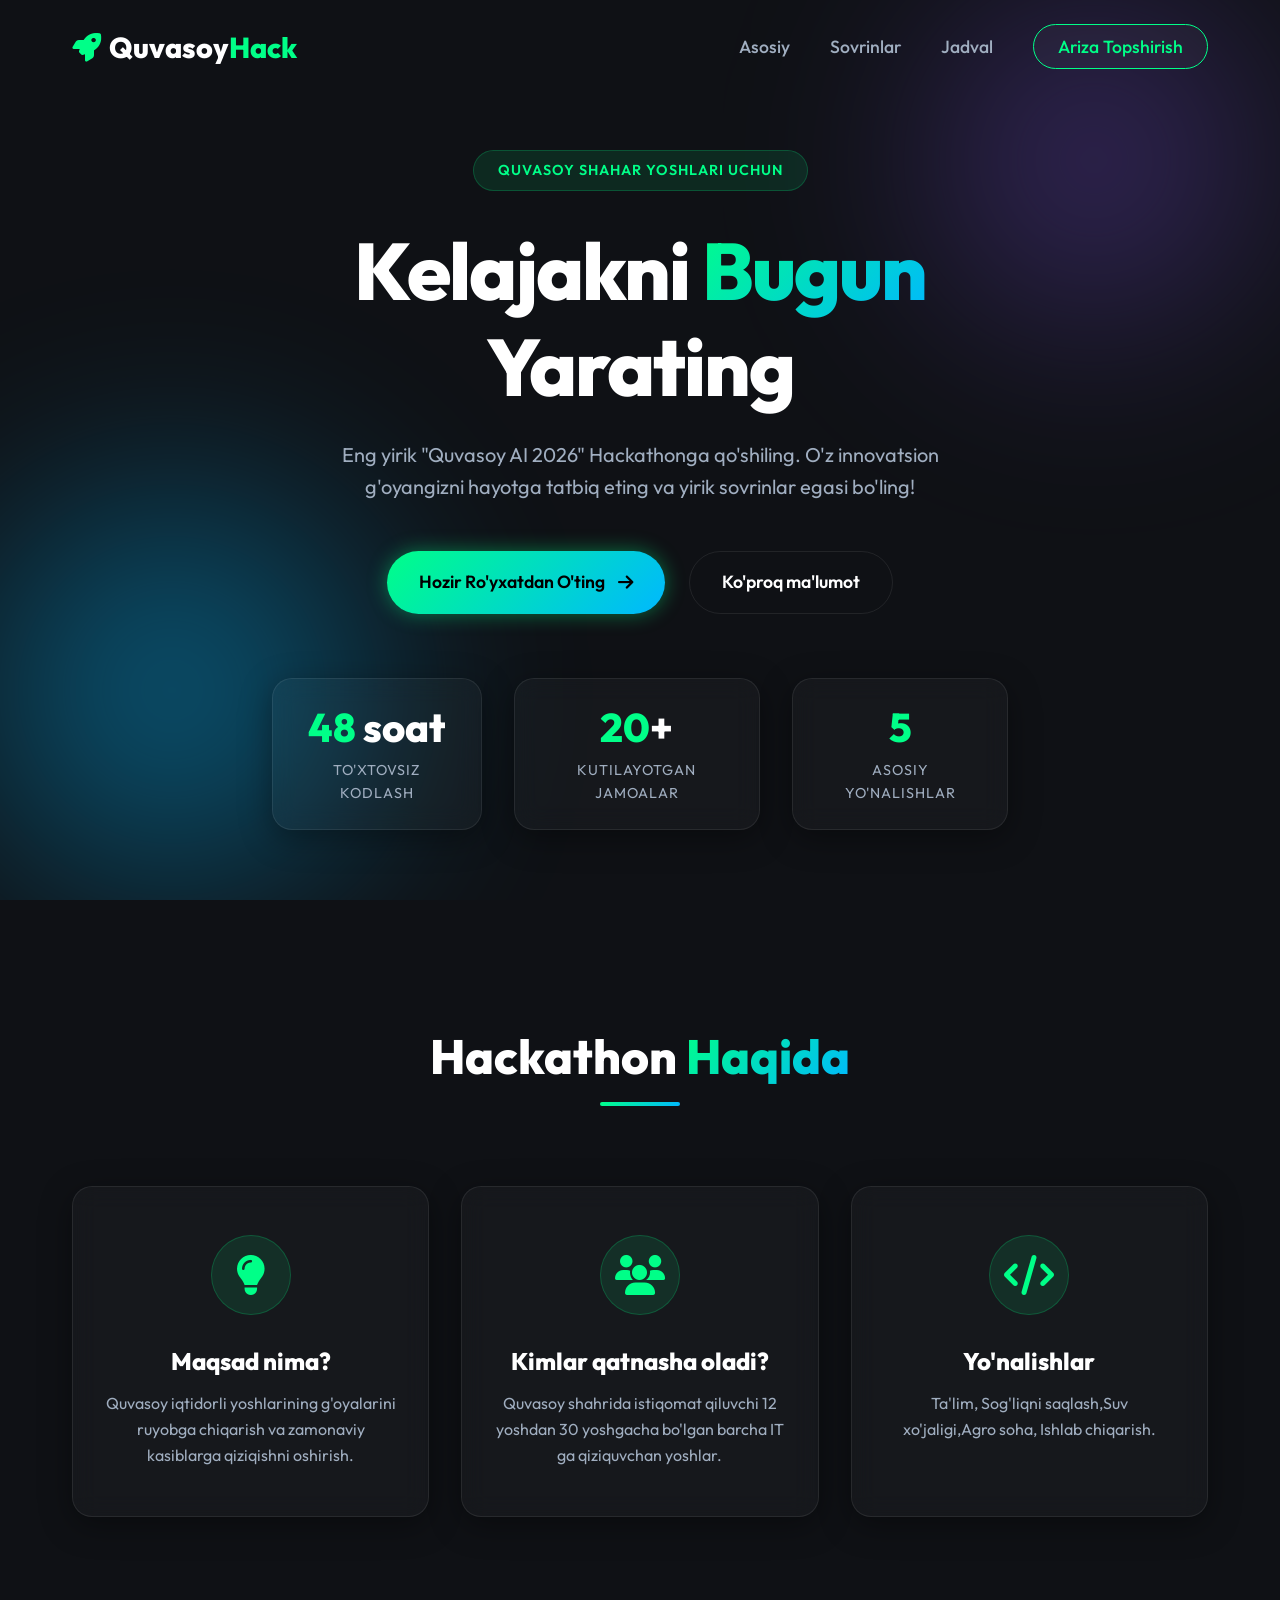
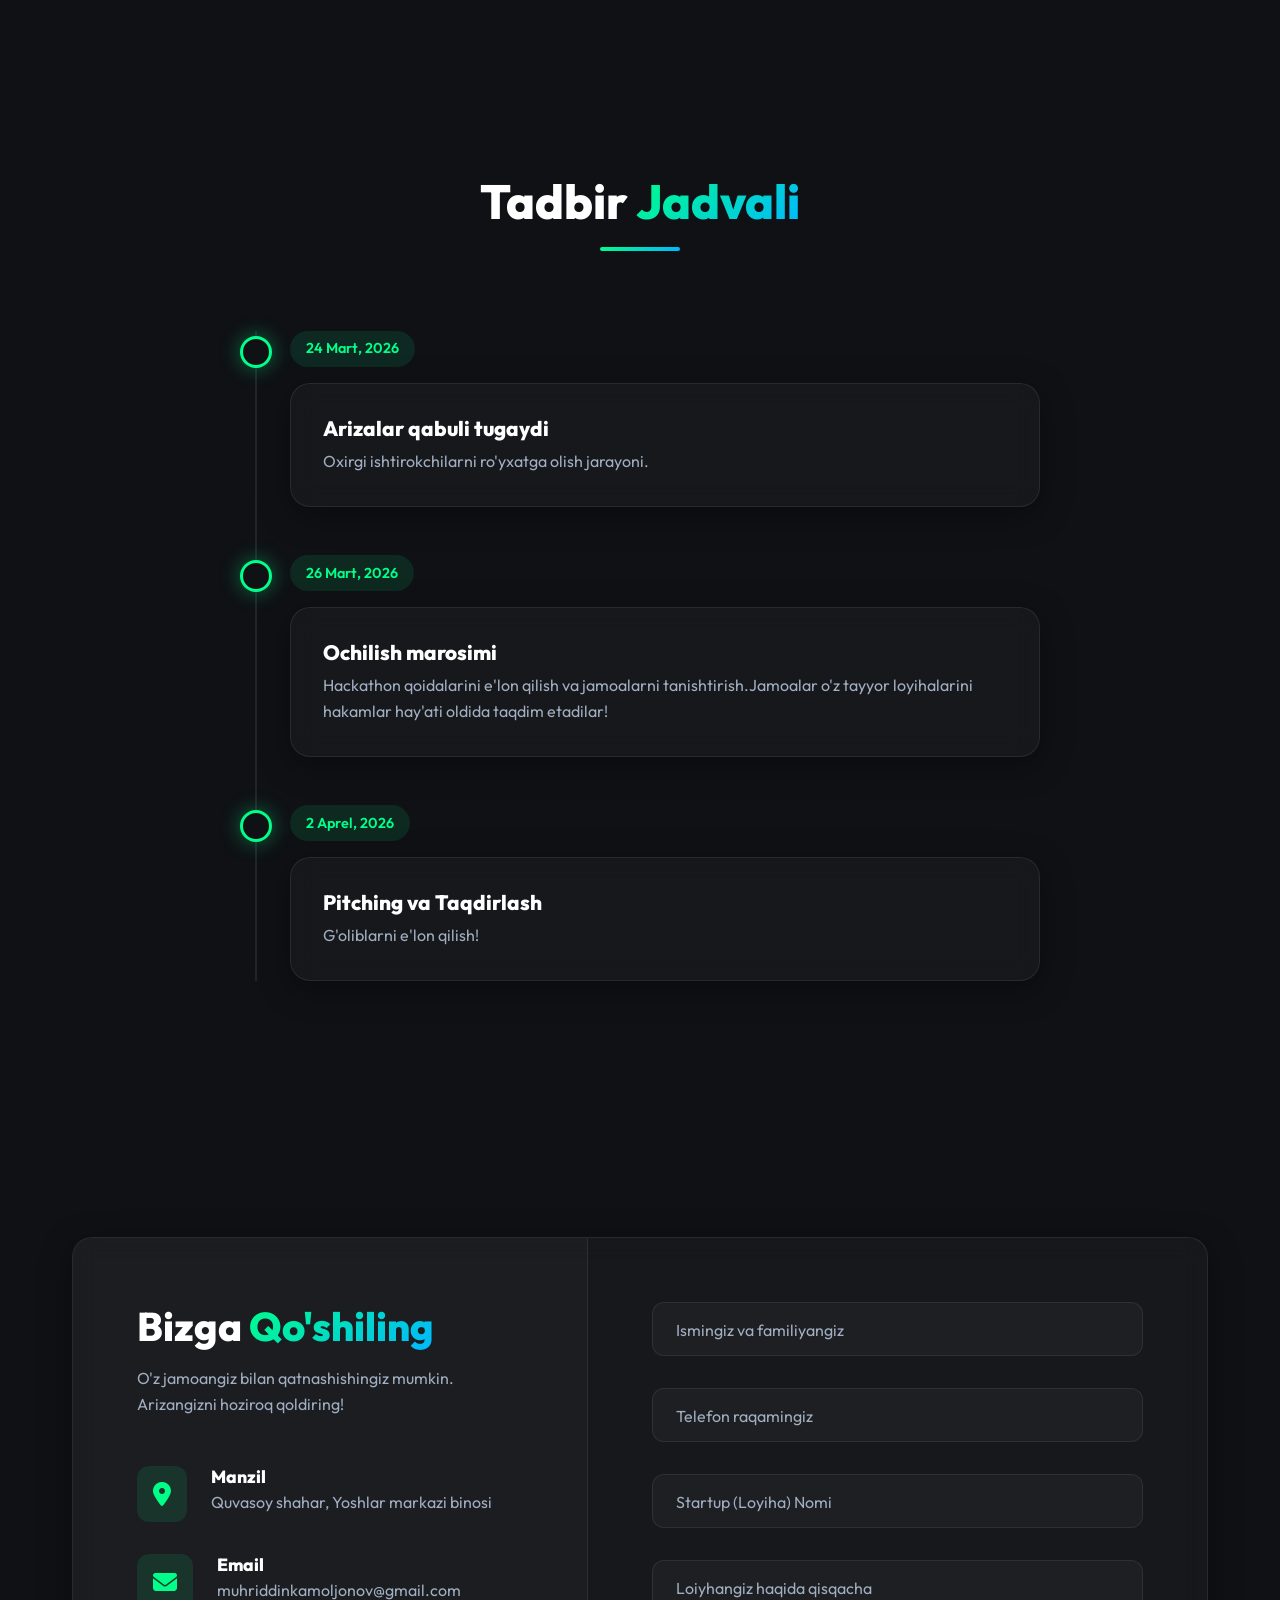
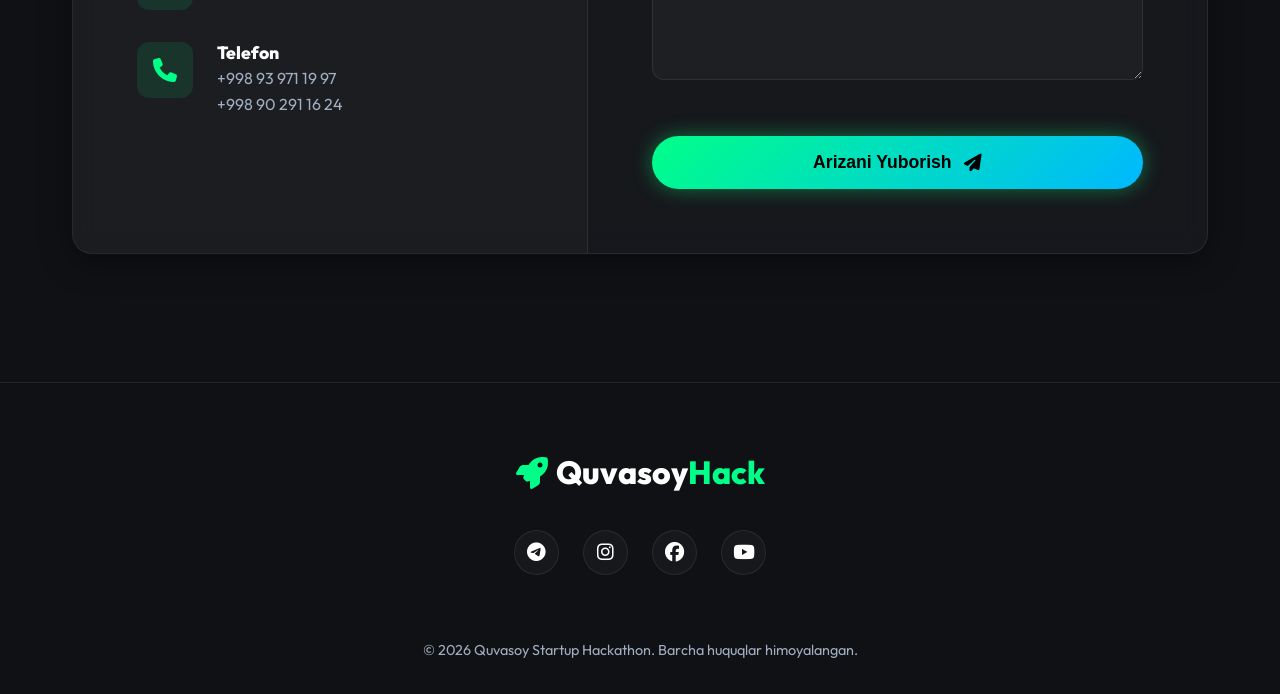
==== index.html @ 63d7333a "Modify timeline content and dates for events Updated event details and dates in the timeline.test" ====
<!DOCTYPE html>
<html lang="uz">
<head>
    <meta charset="UTF-8">
    <meta name="viewport" content="width=device-width, initial-scale=1.0">
    <title>Quvasoy Startup Hackathon 2026</title>
    <link rel="stylesheet" href="style.css">
    <link href="https://fonts.googleapis.com/css2?family=Outfit:wght@300;400;600;800&display=swap" rel="stylesheet">
    <link rel="stylesheet" href="https://cdnjs.cloudflare.com/ajax/libs/font-awesome/6.4.0/css/all.min.css">
</head>
<body>

    <!-- Navigation -->
    <nav class="navbar" id="navbar">
        <div class="container nav-container">
            <a href="#" class="logo">
                <i class="fa-solid fa-rocket"></i>
                <span>Quvasoy<span>Hack</span></span>
            </a>
            <ul class="nav-links">
                <li><a href="#about">Asosiy</a></li>
                <li><a href="prizes.html">Sovrinlar</a></li>
                <li><a href="#timeline">Jadval</a></li>
                <li><a href="#apply" class="btn-nav">Ariza Topshirish</a></li>
            </ul>
            <div class="hamburger">
                <i class="fa-solid fa-bars"></i>
            </div>
        </div>
    </nav>

    <!-- Hero Section -->
    <header class="hero" id="home">
        <div class="hero-bg">
            <div class="blob blob-1"></div>
            <div class="blob blob-2"></div>
        </div>
        <div class="container hero-content">
            <p class="hero-subtitle">Quvasoy shahar yoshlari uchun</p>
            <h1 class="hero-title">
                Kelajakni 
                <span class="gradient-text">Bugun</span> 
                Yarating
            </h1>
            <p class="hero-desc">
                Eng yirik "Quvasoy AI 2026" Hackathonga qo'shiling. O'z innovatsion g'oyangizni hayotga tatbiq eting va yirik sovrinlar egasi bo'ling!
            </p>
            <div class="hero-buttons">
                <a href="#apply" class="btn btn-primary">
                    <span>Hozir Ro'yxatdan O'ting</span>
                    <i class="fa-solid fa-arrow-right"></i>
                </a>
                <a href="#about" class="btn btn-secondary">Ko'proq ma'lumot</a>
            </div>
            
            <div class="hero-stats">
                <div class="stat-item glass-card">
                    <h3><span>48</span> soat</h3>
                    <p>To'xtovsiz kodlash</p>
                </div>
                <div class="stat-item glass-card">
                    <h3><span class="counter">20</span>+</h3>
                    <p>Kutilayotgan jamoalar</p>
                </div>
                <div class="stat-item glass-card">
                    <h3><span>5</span></h3>
                    <p>Asosiy yo'nalishlar</p>
                </div>
            </div>
        </div>
    </header>

    <!-- About Section -->
    <section class="about" id="about">
        <div class="container">
            <div class="section-header">
                <h2 class="section-title">Hackathon <span class="gradient-text">Haqida</span></h2>
                <div class="title-underline"></div>
            </div>
            
            <div class="about-grid">
                <div class="about-card glass-card">
                    <div class="icon-wrapper">
                        <i class="fa-solid fa-lightbulb"></i>
                    </div>
                    <h3>Maqsad nima?</h3>
                    <p>Quvasoy iqtidorli yoshlarining g'oyalarini ruyobga chiqarish va zamonaviy kasiblarga  qiziqishni oshirish.</p>
                </div>
                <div class="about-card glass-card">
                    <div class="icon-wrapper">
                        <i class="fa-solid fa-users"></i>
                    </div>
                    <h3>Kimlar qatnasha oladi?</h3>
                    <p>Quvasoy shahrida istiqomat qiluvchi  12 yoshdan 30 yoshgacha bo'lgan barcha IT ga qiziquvchan yoshlar.</p>
                </div>
                <div class="about-card glass-card">
                    <div class="icon-wrapper">
                        <i class="fa-solid fa-code"></i>
                    </div>
                    <h3>Yo'nalishlar</h3>
                    <p>Ta'lim, Sog'liqni saqlash,Suv xo'jaligi,Agro soha, Ishlab chiqarish.</p>
                </div>
            </div>
        </div>
    </section>


    <!-- Timeline Section -->
    <section class="timeline-section" id="timeline">
        <div class="container">
            <div class="section-header">
                <h2 class="section-title">Tadbir <span class="gradient-text">Jadvali</span></h2>
                <div class="title-underline"></div>
            </div>
            
            <div class="timeline">
                <div class="timeline-item">
                    <div class="timeline-dot"></div>
                    <div class="timeline-date">24 Mart, 2026</div>
                    <div class="timeline-content glass-card">
                        <h3>Arizalar qabuli tugaydi</h3>
                        <p>Oxirgi ishtirokchilarni ro'yxatga olish jarayoni.</p>
                    </div>
                </div>
                
                <div class="timeline-item">
                    <div class="timeline-dot"></div>
                    <div class="timeline-date">26 Mart, 2026</div>
                    <div class="timeline-content glass-card">
                        <h3>Ochilish marosimi</h3>
                        <p>Hackathon qoidalarini e'lon qilish va jamoalarni tanishtirish.Jamoalar o'z tayyor loyihalarini hakamlar hay'ati oldida taqdim etadilar!</p>
                    </div>
                </div>
                
                <div class="timeline-item">
                    <div class="timeline-dot"></div>
                    <div class="timeline-date"> 2 Aprel, 2026</div>
                    <div class="timeline-content glass-card">
                        <h3>Pitching va Taqdirlash</h3>
                        <p>G'oliblarni e'lon qilish!</p>
                    </div>
                </div>
            </div>
        </div>
    </section>

    <!-- Application Form Section -->
    <section class="apply-section" id="apply">
        <div class="container">
            <div class="apply-container glass-card">
                <div class="apply-info">
                    <h2>Bizga <span class="gradient-text">Qo'shiling</span></h2>
                    <p>O'z jamoangiz bilan qatnashishingiz mumkin. Arizangizni hoziroq qoldiring!</p>
                    
                    <div class="contact-info">
                        <div class="info-item">
                            <i class="fa-solid fa-location-dot"></i>
                            <div>
                                <h4>Manzil</h4>
                                <p>Quvasoy shahar, Yoshlar markazi binosi</p>
                            </div>
                        </div>
                        <div class="info-item">
                            <i class="fa-solid fa-envelope"></i>
                            <div>
                                <h4>Email</h4>
                                <p>muhriddinkamoljonov@gmail.com</p>
                            </div>
                        </div>
                        <div class="info-item">
                            <i class="fa-solid fa-phone"></i>
                            <div>
                                <h4>Telefon</h4>
                                <p>+998 93 971 19 97</p>
                                <p>+998 90 291 16 24</p>
                            </div>
                        </div>
                    </div>
                </div>
                
                <div class="apply-form-container">
                    <form id="hackathonForm" class="form">
                        <div class="form-group">
                            <input type="text" id="fullname" required autocomplete="off" placeholder=" ">
                            <label for="fullname">Ismingiz va familiyangiz</label>
                        </div>
                        
                        <div class="form-group">
                            <input type="tel" id="phone" required autocomplete="off" placeholder=" ">
                            <label for="phone">Telefon raqamingiz</label>
                            <span class="phone-prefix">+998</span>
                        </div>
                        
                        <div class="form-group">
                            <input type="text" id="project_name" required autocomplete="off" placeholder=" ">
                            <label for="project_name">Startup (Loyiha) Nomi</label>
                        </div>
                        
                        <div class="form-group">
                            <textarea id="project_desc" required placeholder=" "></textarea>
                            <label for="project_desc">Loiyhangiz haqida qisqacha</label>
                        </div>
                        
                        <button type="submit" class="btn btn-primary submit-btn">
                            Arizani Yuborish <i class="fa-solid fa-paper-plane"></i>
                        </button>
                    </form>
                    
                    <div class="success-message hide" id="successMessage">
                        <div class="success-icon">
                            <i class="fa-solid fa-circle-check"></i>
                        </div>
                        <h3>Tabriklaymiz!</h3>
                        <p>Arizangiz muvaffaqiyatli qabul qilindi. Tez orada siz bilan bog'lanamiz.</p>
                        <button class="btn btn-secondary" id="closeSuccess">Yopish</button>
                    </div>
                </div>
            </div>
        </div>
    </section>

    <!-- Footer -->
    <footer>
        <div class="container footer-container">
            <div class="footer-logo">
                <i class="fa-solid fa-rocket"></i>
                <span>Quvasoy<span>Hack</span></span>
            </div>
            
            <div class="social-links">
                <a href="#"><i class="fa-brands fa-telegram"></i></a>
                <a href="#"><i class="fa-brands fa-instagram"></i></a>
                <a href="#"><i class="fa-brands fa-facebook"></i></a>
                <a href="#"><i class="fa-brands fa-youtube"></i></a>
            </div>
            
            <div class="copyright">
                &copy; 2026 Quvasoy Startup Hackathon. Barcha huquqlar himoyalangan.
            </div>
        </div>
    </footer>

    <script src="script.js"></script>
</body>
</html>
---- style.css ----
/* ---
   Quvasoy Startup Hackathon - Modern, vibrant, and aesthetic styling 
--- */
:root {
    /* Colors */
    --primary: #00ff88;
    --primary-dark: #00cc6a;
    --secondary: #6b46c1;
    --secondary-light: #9f7aea;
    --bg-dark: #0f1115;
    --bg-card: rgba(255, 255, 255, 0.03);
    --bg-card-hover: rgba(255, 255, 255, 0.08);
    --text-main: #ffffff;
    --text-muted: #a0aec0;
    --border: rgba(255, 255, 255, 0.08);

    /* Gradients */
    --gradient-primary: linear-gradient(135deg, var(--primary) 0%, #00b8ff 100%);
    --gradient-glow: linear-gradient(90deg, #ff007a, #7928ca, #00b8ff, #00ff88);

    /* Shadows & Effects */
    --glass-shadow: 0 8px 32px 0 rgba(0, 0, 0, 0.37);
    --glass-border: 1px solid rgba(255, 255, 255, 0.08);
    --glow-primary: 0 0 20px rgba(0, 255, 136, 0.4);

    /* Typography */
    --font-main: 'Outfit', sans-serif;
}

/* Reset & Base */
* {
    margin: 0;
    padding: 0;
    box-sizing: border-box;
}

html {
    scroll-behavior: smooth;
}

body {
    font-family: var(--font-main);
    background-color: var(--bg-dark);
    color: var(--text-main);
    line-height: 1.6;
    overflow-x: hidden;
}

.container {
    max-width: 1200px;
    margin: 0 auto;
    padding: 0 2rem;
}

/* Typography Tools */
.gradient-text {
    background: var(--gradient-primary);
    -webkit-background-clip: text;
    -webkit-text-fill-color: transparent;
    background-clip: text;
}

h1, h2, h3, h4 {
    font-weight: 800;
    line-height: 1.2;
}

p {
    color: var(--text-muted);
}

/* UI Components */
.glass-card {
    background: var(--bg-card);
    backdrop-filter: blur(12px);
    -webkit-backdrop-filter: blur(12px);
    border: var(--glass-border);
    border-radius: 20px;
    box-shadow: var(--glass-shadow);
    transition: all 0.3s ease;
}

.glass-card:hover {
    background: var(--bg-card-hover);
    transform: translateY(-5px);
    border-color: rgba(255, 255, 255, 0.15);
}

/* Buttons */
.btn {
    display: inline-flex;
    align-items: center;
    justify-content: center;
    gap: 0.8rem;
    padding: 1rem 2rem;
    border-radius: 50px;
    font-weight: 600;
    font-size: 1.1rem;
    text-decoration: none;
    transition: all 0.3s cubic-bezier(0.4, 0, 0.2, 1);
    cursor: pointer;
    border: none;
}

.btn-primary {
    background: var(--gradient-primary);
    color: #000;
    box-shadow: var(--glow-primary);
}

.btn-primary:hover {
    transform: translateY(-2px);
    box-shadow: 0 0 30px rgba(0, 255, 136, 0.6);
}

.btn-secondary {
    background: transparent;
    color: var(--text-main);
    border: 1px solid var(--border);
}

.btn-secondary:hover {
    background: rgba(255, 255, 255, 0.05);
    border-color: rgba(255, 255, 255, 0.2);
}

/* Navigation */
.navbar {
    position: fixed;
    top: 0;
    width: 100%;
    z-index: 1000;
    padding: 1.5rem 0;
    transition: all 0.3s ease;
}

.navbar.scrolled {
    padding: 1rem 0;
    background: rgba(15, 17, 21, 0.8);
    backdrop-filter: blur(20px);
    -webkit-backdrop-filter: blur(20px);
    border-bottom: 1px solid var(--border);
}

.nav-container {
    display: flex;
    justify-content: space-between;
    align-items: center;
}

.logo {
    display: flex;
    align-items: center;
    gap: 0.5rem;
    font-size: 1.8rem;
    font-weight: 800;
    color: var(--text-main);
    text-decoration: none;
}

.logo i {
    color: var(--primary);
}

.logo span span {
    color: var(--primary);
}

.nav-links {
    display: flex;
    gap: 2.5rem;
    list-style: none;
    align-items: center;
}

.nav-links a {
    color: var(--text-muted);
    text-decoration: none;
    font-weight: 500;
    font-size: 1.1rem;
    transition: color 0.3s ease;
}

.nav-links a:hover,
.nav-links a.active {
    color: var(--primary);
}

.btn-nav {
    background: var(--bg-card);
    border: 1px solid var(--primary);
    padding: 0.6rem 1.5rem;
    border-radius: 50px;
    color: var(--primary) !important;
}

.btn-nav:hover {
    background: var(--primary);
    color: #000 !important;
    box-shadow: var(--glow-primary);
}

.hamburger {
    display: none;
    font-size: 1.5rem;
    cursor: pointer;
    color: var(--text-main);
}

/* Hero Section */
.hero {
    position: relative;
    min-height: 100vh;
    display: flex;
    align-items: center;
    padding-top: 80px;
    overflow: hidden;
}

.hero-bg {
    position: absolute;
    top: 0;
    left: 0;
    width: 100%;
    height: 100%;
    z-index: -1;
    overflow: hidden;
}

.blob {
    position: absolute;
    filter: blur(90px);
    opacity: 0.5;
    z-index: -1;
    animation: drift 20s infinite alternate ease-in-out;
}

.blob-1 {
    top: -10%;
    right: -5%;
    width: 500px;
    height: 500px;
    background: radial-gradient(circle, var(--secondary) 0%, transparent 70%);
}

.blob-2 {
    bottom: -10%;
    left: -10%;
    width: 600px;
    height: 600px;
    background: radial-gradient(circle, #00b8ff 0%, transparent 70%);
    animation-delay: -10s;
}

@keyframes drift {
    0% { transform: translate(0, 0) scale(1); }
    100% { transform: translate(-50px, 50px) scale(1.1); }
}

.hero-content {
    max-width: 800px;
    margin: 0 auto;
    text-align: center;
    position: relative;
    z-index: 1;
}

.hero-subtitle {
    display: inline-block;
    padding: 0.5rem 1.5rem;
    background: rgba(0, 255, 136, 0.1);
    color: var(--primary);
    border-radius: 50px;
    font-weight: 600;
    margin-bottom: 2rem;
    border: 1px solid rgba(0, 255, 136, 0.2);
    letter-spacing: 1px;
    text-transform: uppercase;
    font-size: 0.9rem;
}

.hero-title {
    font-size: 5rem;
    margin-bottom: 1.5rem;
    letter-spacing: -2px;
}

.hero-desc {
    font-size: 1.25rem;
    margin-bottom: 3rem;
    max-width: 650px;
    margin-left: auto;
    margin-right: auto;
}

.hero-buttons {
    display: flex;
    gap: 1.5rem;
    justify-content: center;
    margin-bottom: 4rem;
}

.hero-stats {
    display: flex;
    gap: 2rem;
    justify-content: center;
}

.stat-item {
    padding: 1.5rem 2rem;
    min-width: 200px;
}

.stat-item h3 {
    font-size: 2.5rem;
    color: var(--text-main);
    margin-bottom: 0.5rem;
}

.stat-item h3 span {
    color: var(--primary);
}

.stat-item p {
    font-size: 0.9rem;
    text-transform: uppercase;
    letter-spacing: 1px;
}

/* Sections Basic */
section {
    padding: 8rem 0;
    position: relative;
}

.section-header {
    text-align: center;
    margin-bottom: 5rem;
}

.section-title {
    font-size: 3rem;
    margin-bottom: 1rem;
}

.title-underline {
    height: 4px;
    width: 80px;
    background: var(--gradient-primary);
    margin: 0 auto;
    border-radius: 2px;
}

.section-subtitle {
    margin-top: 1.5rem;
    font-size: 1.1rem;
    max-width: 600px;
    margin-left: auto;
    margin-right: auto;
}

/* About Section */
.about-grid {
    display: grid;
    grid-template-columns: repeat(3, 1fr);
    gap: 2rem;
}

.about-card {
    padding: 3rem 2rem;
    text-align: center;
}

.icon-wrapper {
    width: 80px;
    height: 80px;
    margin: 0 auto 2rem;
    background: rgba(0, 255, 136, 0.1);
    border-radius: 50%;
    display: flex;
    align-items: center;
    justify-content: center;
    font-size: 2.5rem;
    color: var(--primary);
    border: 1px solid rgba(0, 255, 136, 0.2);
    transition: all 0.3s ease;
}

.about-card:hover .icon-wrapper {
    transform: scale(1.1);
    box-shadow: var(--glow-primary);
}

.about-card h3 {
    font-size: 1.5rem;
    margin-bottom: 1rem;
}

/* Prizes Section */
.prizes-grid {
    display: grid;
    grid-template-columns: repeat(3, 1fr);
    gap: 2rem;
    align-items: center;
}

.prize-card {
    padding: 3rem 2rem;
    text-align: center;
    position: relative;
    overflow: hidden;
}

.prize-card::before {
    content: '';
    position: absolute;
    top: 0;
    left: 0;
    width: 100%;
    height: 4px;
}

.prize-card.silver::before { background: linear-gradient(90deg, #c0c0c0, #e8e8e8); }
.prize-card.gold::before { background: linear-gradient(90deg, #ffd700, #ffaa00); }
.prize-card.bronze::before { background: linear-gradient(90deg, #cd7f32, #a0522d); }

.prize-card.gold {
    transform: scale(1.05);
    border-color: rgba(255, 215, 0, 0.3);
    box-shadow: 0 0 40px rgba(255, 215, 0, 0.1);
}

.prize-card.gold:hover {
    transform: scale(1.08) translateY(-10px);
}

.medal {
    font-size: 3rem;
    margin-bottom: 1.5rem;
}

.silver .medal { color: #c0c0c0; }
.gold .medal { color: #ffd700; text-shadow: 0 0 20px rgba(255, 215, 0, 0.5); }
.bronze .medal { color: #cd7f32; }

.prize-image {
    width: 100%;
    height: 180px;
    margin-bottom: 1.5rem;
    border-radius: 12px;
    overflow: hidden;
    position: relative;
    background: rgba(0, 0, 0, 0.2);
    display: flex;
    align-items: center;
    justify-content: center;
}

.prize-image img {
    width: 100%;
    height: 100%;
    object-fit: cover;
    transition: transform 0.5s ease;
}

.prize-card:hover .prize-image img {
    transform: scale(1.1);
}

.prize-amount {
    font-size: 2.5rem;
    font-weight: 800;
    margin: 1.5rem 0 2rem;
    color: var(--text-main);
}

.silver .prize-amount { color: #e8e8e8; }
.gold .prize-amount { color: #ffd700; }
.bronze .prize-amount { color: #cd7f32; }

.prize-amount span {
    font-size: 1rem;
    color: var(--text-muted);
}

.prize-benefits {
    list-style: none;
    text-align: left;
}

.prize-benefits li {
    margin-bottom: 1rem;
    display: flex;
    align-items: flex-start;
    gap: 1rem;
    color: var(--text-muted);
}

.prize-benefits i {
    color: var(--primary);
    margin-top: 5px;
}

/* Timeline */
.timeline {
    position: relative;
    max-width: 800px;
    margin: 0 auto;
}

.timeline::before {
    content: '';
    position: absolute;
    top: 0;
    left: 15px;
    height: 100%;
    width: 2px;
    background: var(--border);
}

.timeline-item {
    position: relative;
    padding-left: 50px;
    margin-bottom: 3rem;
}

.timeline-item:last-child {
    margin-bottom: 0;
}

.timeline-dot {
    position: absolute;
    left: 0;
    top: 5px;
    width: 32px;
    height: 32px;
    background: var(--bg-dark);
    border: 3px solid var(--primary);
    border-radius: 50%;
    box-shadow: var(--glow-primary);
}

.timeline-date {
    display: inline-block;
    padding: 0.4rem 1rem;
    background: rgba(0, 255, 136, 0.1);
    color: var(--primary);
    border-radius: 50px;
    font-size: 0.9rem;
    font-weight: 600;
    margin-bottom: 1rem;
}

.timeline-content {
    padding: 2rem;
}

.timeline-content h3 {
    margin-bottom: 0.5rem;
    font-size: 1.3rem;
}

/* Apply Form Section */
.apply-container {
    display: grid;
    grid-template-columns: 1fr 1.2fr;
    gap: 0;
    overflow: hidden;
}

.apply-info {
    padding: 4rem;
    background: rgba(255, 255, 255, 0.02);
    border-right: 1px solid var(--border);
}

.apply-info h2 {
    font-size: 2.5rem;
    margin-bottom: 1rem;
}

.apply-info > p {
    margin-bottom: 3rem;
}

.info-item {
    display: flex;
    align-items: flex-start;
    gap: 1.5rem;
    margin-bottom: 2rem;
}

.info-item i {
    font-size: 1.5rem;
    color: var(--primary);
    background: rgba(0, 255, 136, 0.1);
    padding: 1rem;
    border-radius: 12px;
}

.info-item h4 {
    margin-bottom: 0.2rem;
    font-size: 1.1rem;
}

.apply-form-container {
    padding: 4rem;
    position: relative;
}

.form-group {
    position: relative;
    margin-bottom: 2rem;
}

.form-group input,
.form-group textarea {
    width: 100%;
    background: rgba(255, 255, 255, 0.03);
    border: 1px solid var(--border);
    border-radius: 12px;
    padding: 1rem 1.5rem;
    color: var(--text-main);
    font-family: inherit;
    font-size: 1rem;
    transition: all 0.3s ease;
}

.form-group textarea {
    min-height: 120px;
    resize: vertical;
}

.form-group input:focus,
.form-group textarea:focus {
    outline: none;
    border-color: var(--primary);
    background: rgba(0, 255, 136, 0.05);
}

.form-group label {
    position: absolute;
    left: 1.5rem;
    top: 1rem;
    color: var(--text-muted);
    transition: all 0.3s ease;
    pointer-events: none;
}

.form-group input:focus ~ label,
.form-group input:not(:placeholder-shown) ~ label,
.form-group textarea:focus ~ label,
.form-group textarea:not(:placeholder-shown) ~ label {
    top: -0.6rem;
    left: 1rem;
    font-size: 0.8rem;
    background: var(--bg-dark);
    padding: 0 0.5rem;
    color: var(--primary);
}

.phone-prefix {
    position: absolute;
    left: 1.5rem;
    top: 1rem;
    color: var(--text-main);
    display: none;
}

.form-group input[type="tel"]:focus ~ .phone-prefix,
.form-group input[type="tel"]:not(:placeholder-shown) ~ .phone-prefix {
    display: block;
}

.form-group input[type="tel"]:focus,
.form-group input[type="tel"]:not(:placeholder-shown) {
    padding-left: 4.5rem;
}

.submit-btn {
    width: 100%;
    margin-top: 1rem;
}

.success-message {
    position: absolute;
    top: 0;
    left: 0;
    width: 100%;
    height: 100%;
    background: rgba(15, 17, 21, 0.95);
    backdrop-filter: blur(10px);
    display: flex;
    flex-direction: column;
    align-items: center;
    justify-content: center;
    text-align: center;
    padding: 2rem;
    transition: all 0.4s ease;
    opacity: 1;
    visibility: visible;
    z-index: 10;
}

.success-message.hide {
    opacity: 0;
    visibility: hidden;
}

.success-icon {
    font-size: 5rem;
    color: var(--primary);
    margin-bottom: 2rem;
    text-shadow: var(--glow-primary);
}

.success-message h3 {
    font-size: 2rem;
    margin-bottom: 1rem;
}

.success-message p {
    margin-bottom: 2rem;
}

/* Footer */
footer {
    border-top: 1px solid var(--border);
    padding: 4rem 0 2rem;
}

.footer-container {
    display: flex;
    flex-direction: column;
    align-items: center;
    gap: 2rem;
}

.footer-logo {
    font-size: 2rem;
    font-weight: 800;
    display: flex;
    align-items: center;
    gap: 0.5rem;
}

.footer-logo i, .footer-logo span span {
    color: var(--primary);
}

.social-links {
    display: flex;
    gap: 1.5rem;
}

.social-links a {
    width: 45px;
    height: 45px;
    background: var(--bg-card);
    border: 1px solid var(--border);
    border-radius: 50%;
    display: flex;
    align-items: center;
    justify-content: center;
    color: var(--text-main);
    font-size: 1.2rem;
    transition: all 0.3s ease;
    text-decoration: none;
}

.social-links a:hover {
    background: var(--primary);
    color: #000;
    transform: translateY(-3px);
    box-shadow: var(--glow-primary);
}

.copyright {
    color: var(--text-muted);
    font-size: 0.9rem;
    margin-top: 2rem;
}

/* Responsive */
@media (max-width: 992px) {
    .hero-title { font-size: 4rem; }
    .hero-stats { flex-wrap: wrap; }
    .about-grid, .prizes-grid { grid-template-columns: repeat(2, 1fr); }
    .apply-container { grid-template-columns: 1fr; }
    .apply-info { border-right: none; border-bottom: 1px solid var(--border); padding: 3rem 2rem; }
    .apply-form-container { padding: 3rem 2rem; }
}

@media (max-width: 768px) {
    .nav-links {
        position: fixed;
        top: 0;
        right: -100%;
        width: 100%;
        height: 100vh;
        background: rgba(15, 17, 21, 0.98);
        backdrop-filter: blur(20px);
        flex-direction: column;
        justify-content: center;
        transition: 0.4s ease;
    }
    .nav-links.active { right: 0; }
    .hamburger { display: block; z-index: 1001; }
    
    .hero-title { font-size: 3rem; }
    .hero-buttons { flex-direction: column; }
    .hero-stats { flex-direction: column; align-items: stretch; }
    
    .about-grid, .prizes-grid { grid-template-columns: 1fr; }
    .prize-card.gold { transform: scale(1); }
    .prize-card.gold:hover { transform: translateY(-5px); }
    
    .timeline::before { left: 15px; }
    .timeline-item { padding-left: 40px; }
}
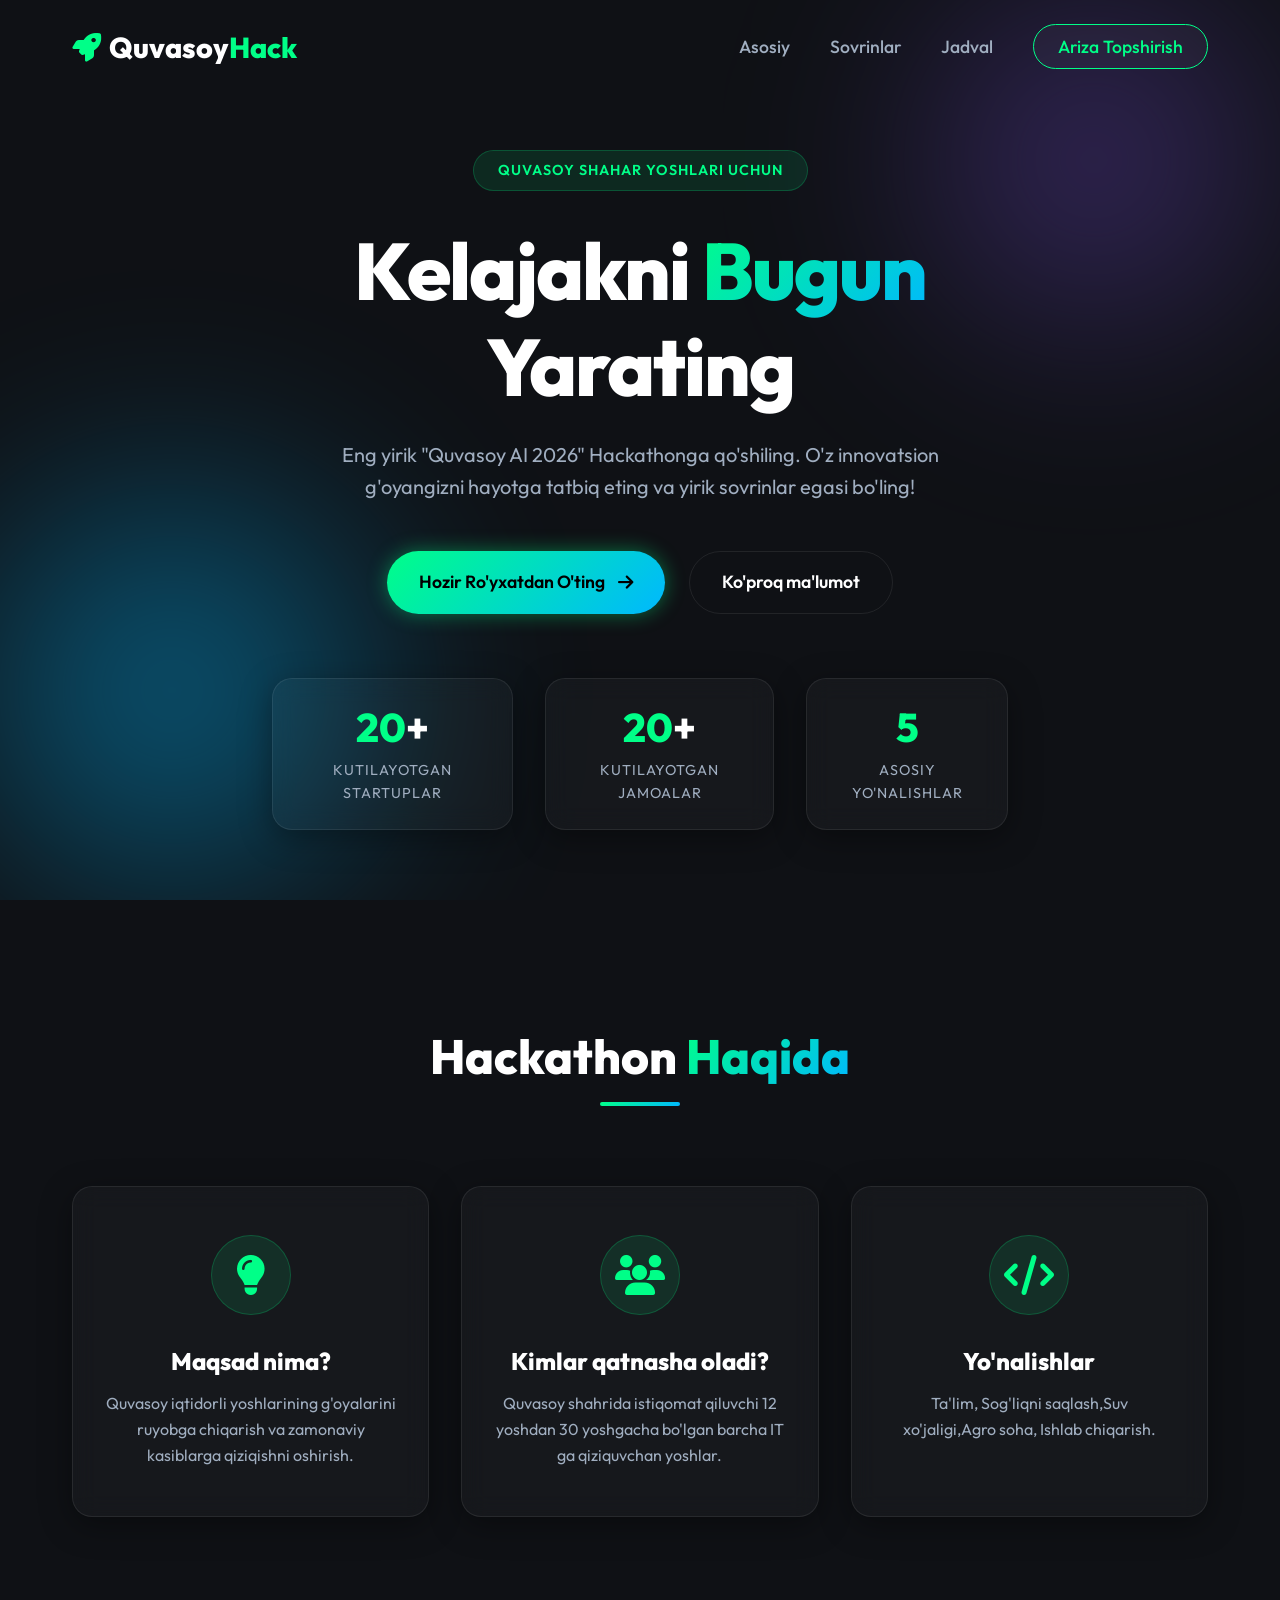
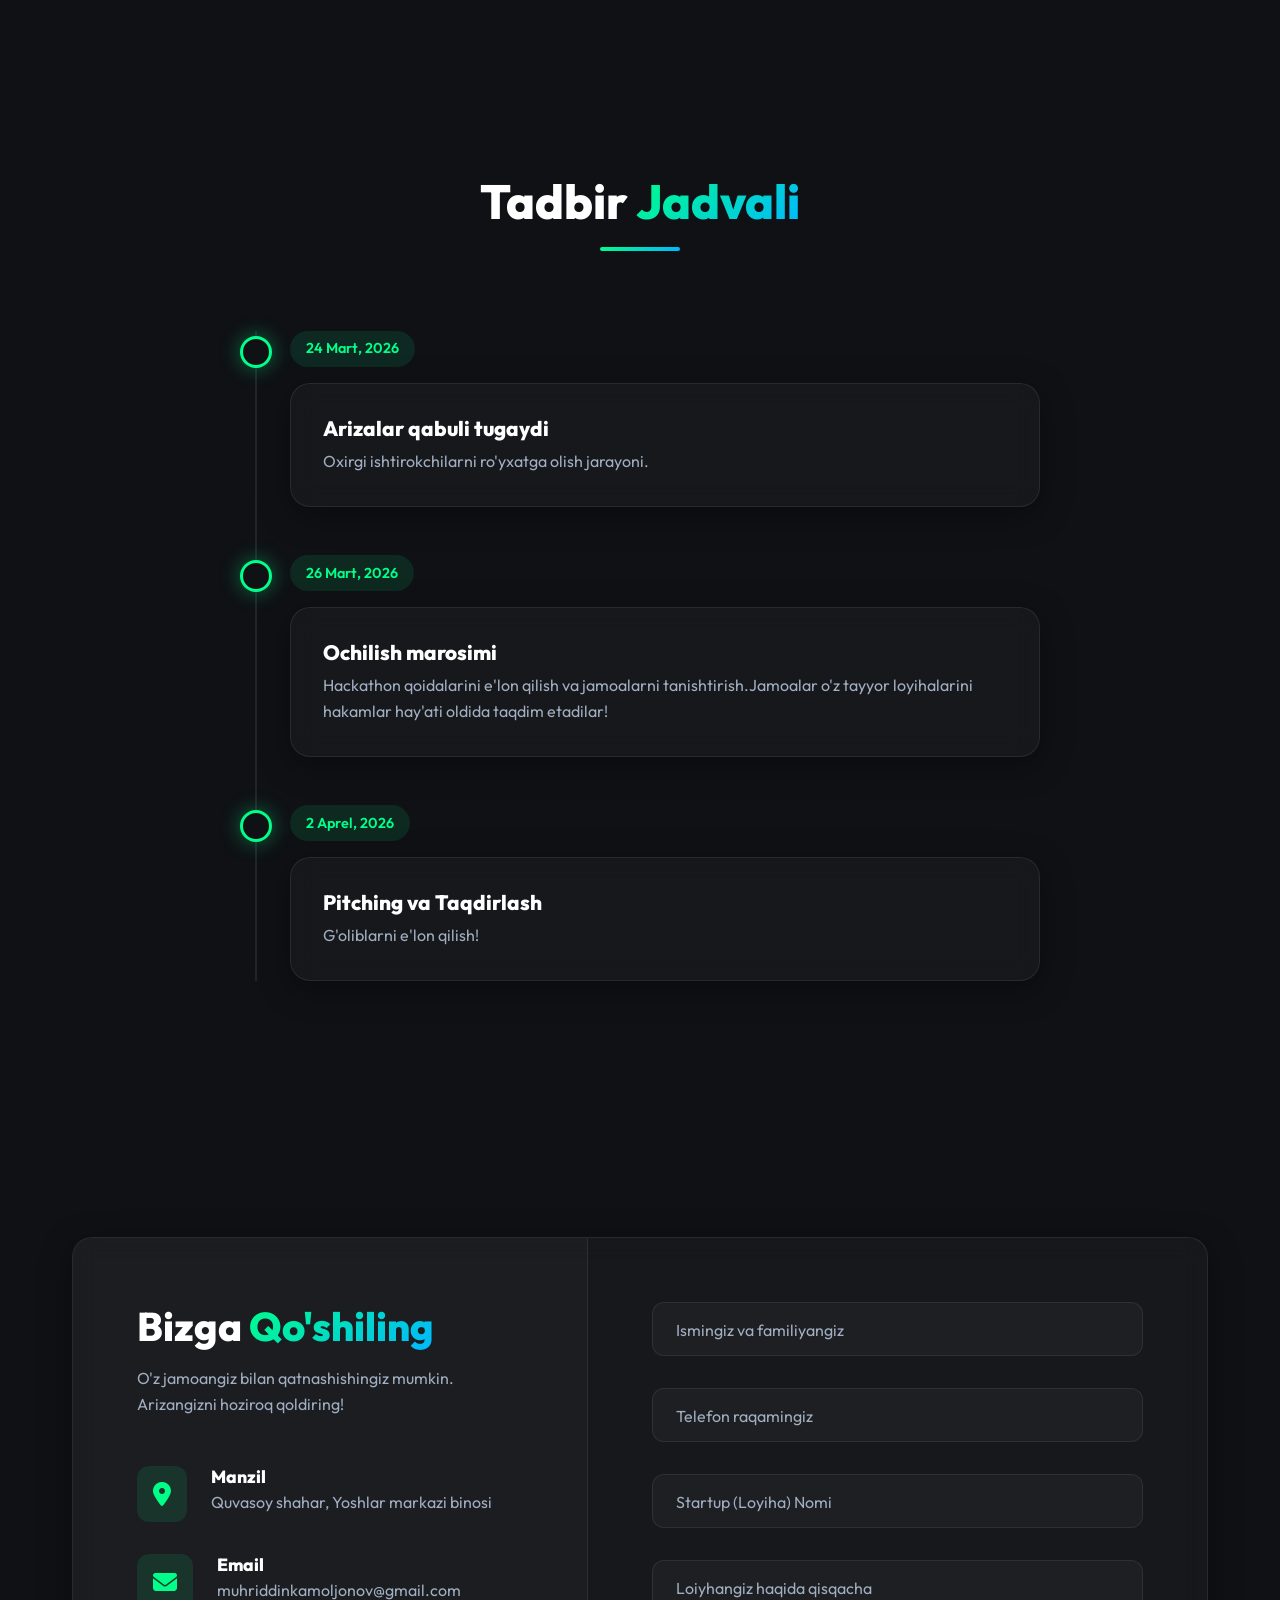
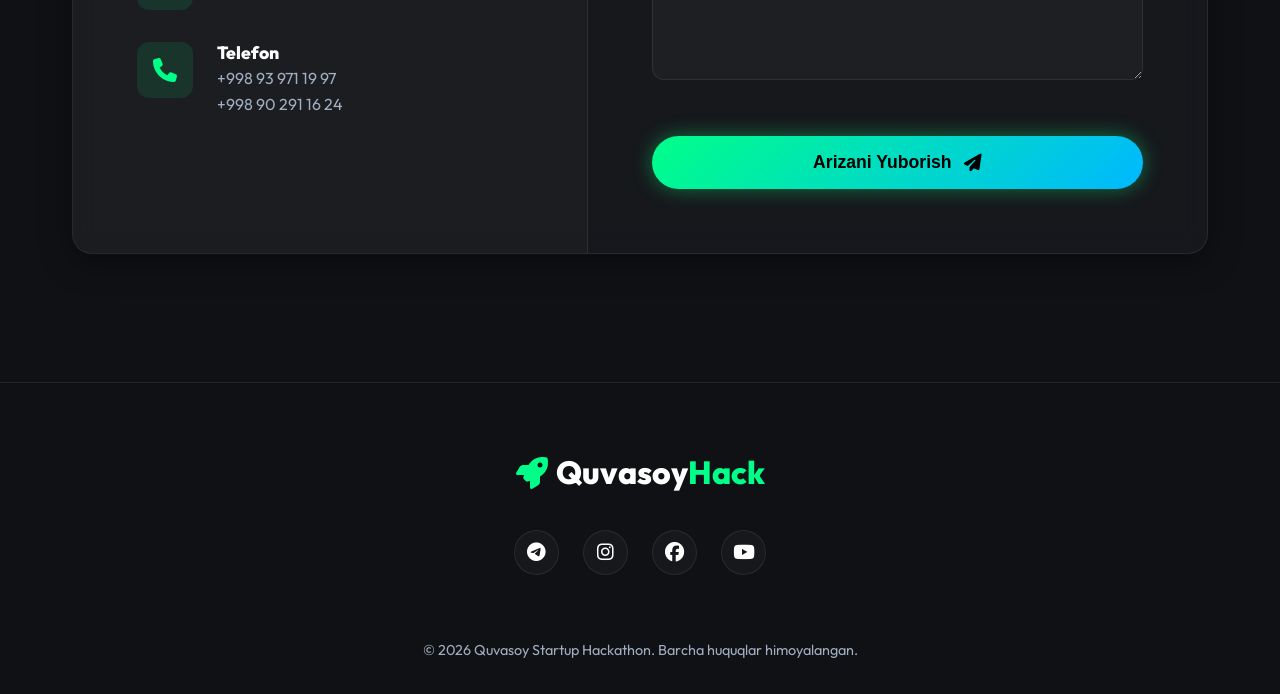
==== commit 5195fea0: "Update hero stats in index.html 20 +" ====
--- a/index.html
+++ b/index.html
@@ -55,8 +55,8 @@
             
             <div class="hero-stats">
                 <div class="stat-item glass-card">
-                    <h3><span>48</span> soat</h3>
-                    <p>To'xtovsiz kodlash</p>
+                    <h3><span>20</span>+</h3>
+                    <p>Kutilayotgan Startuplar</p>
                 </div>
                 <div class="stat-item glass-card">
                     <h3><span class="counter">20</span>+</h3>
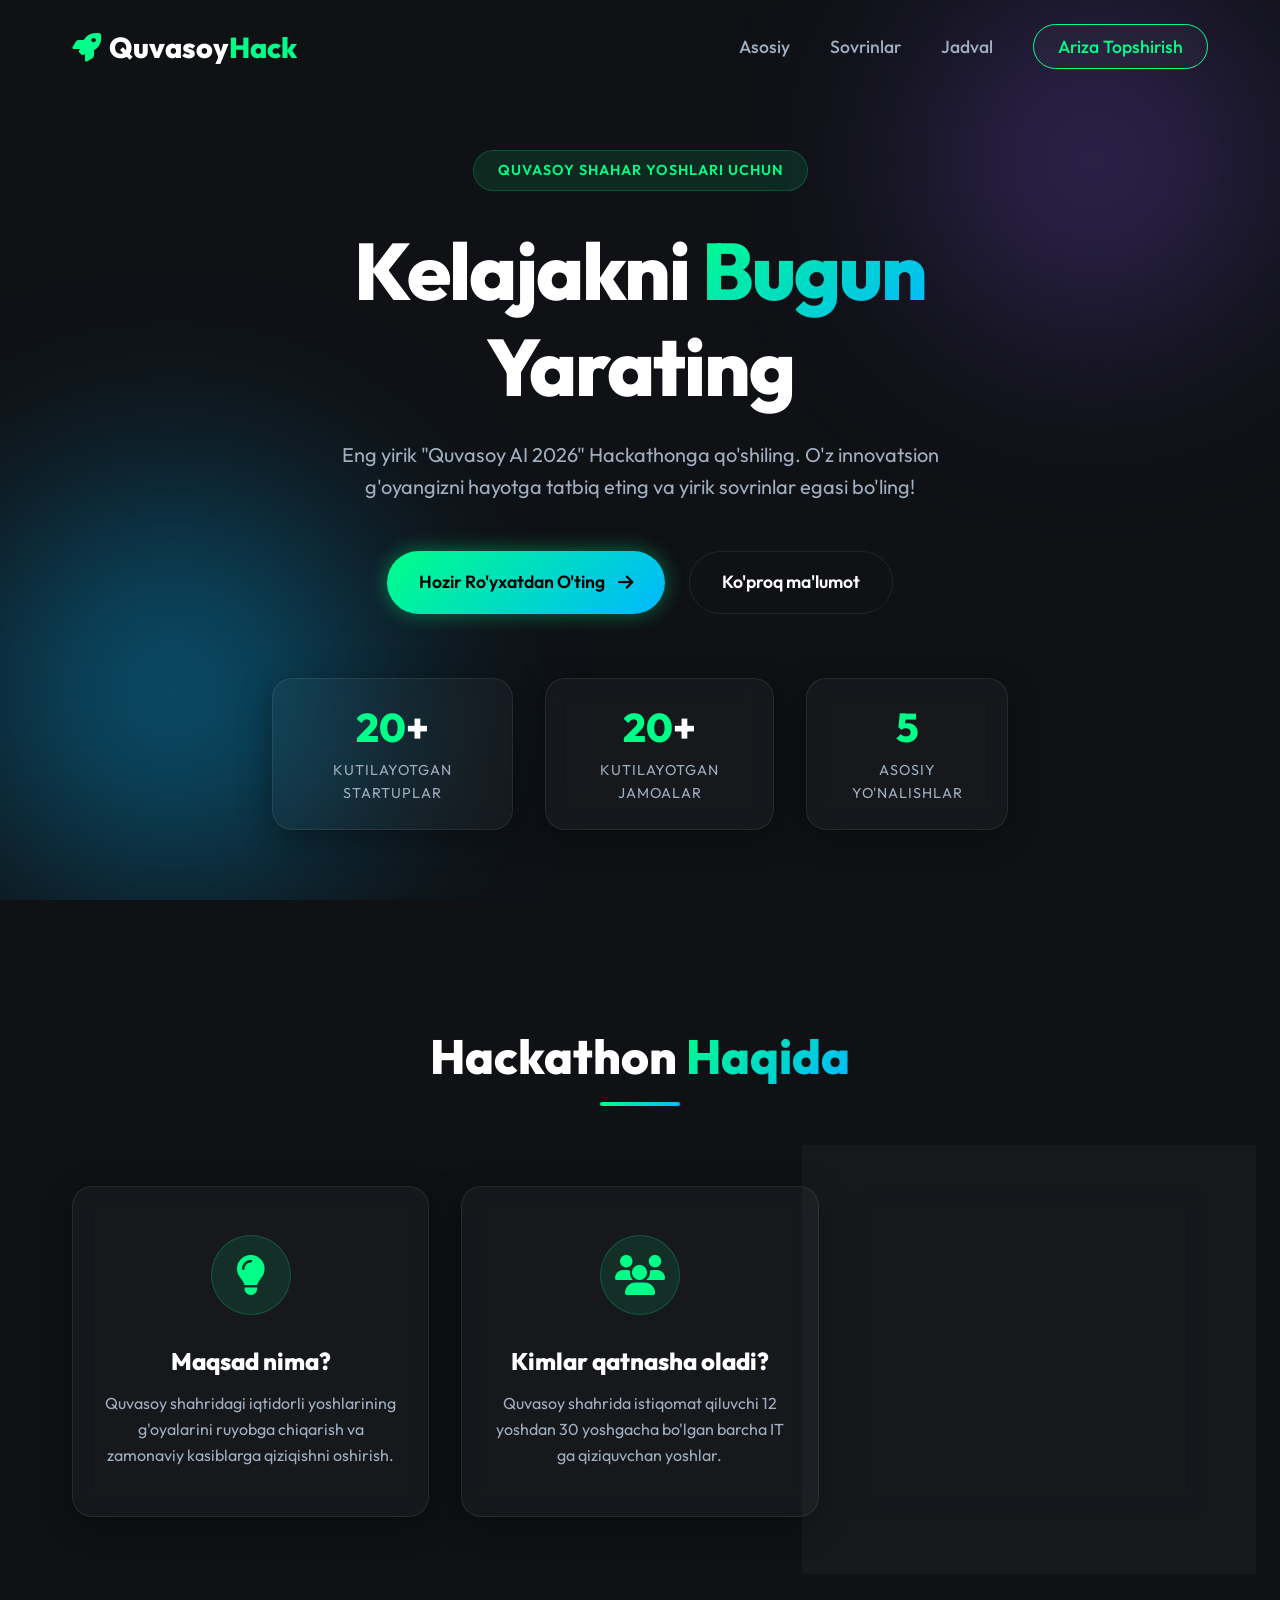
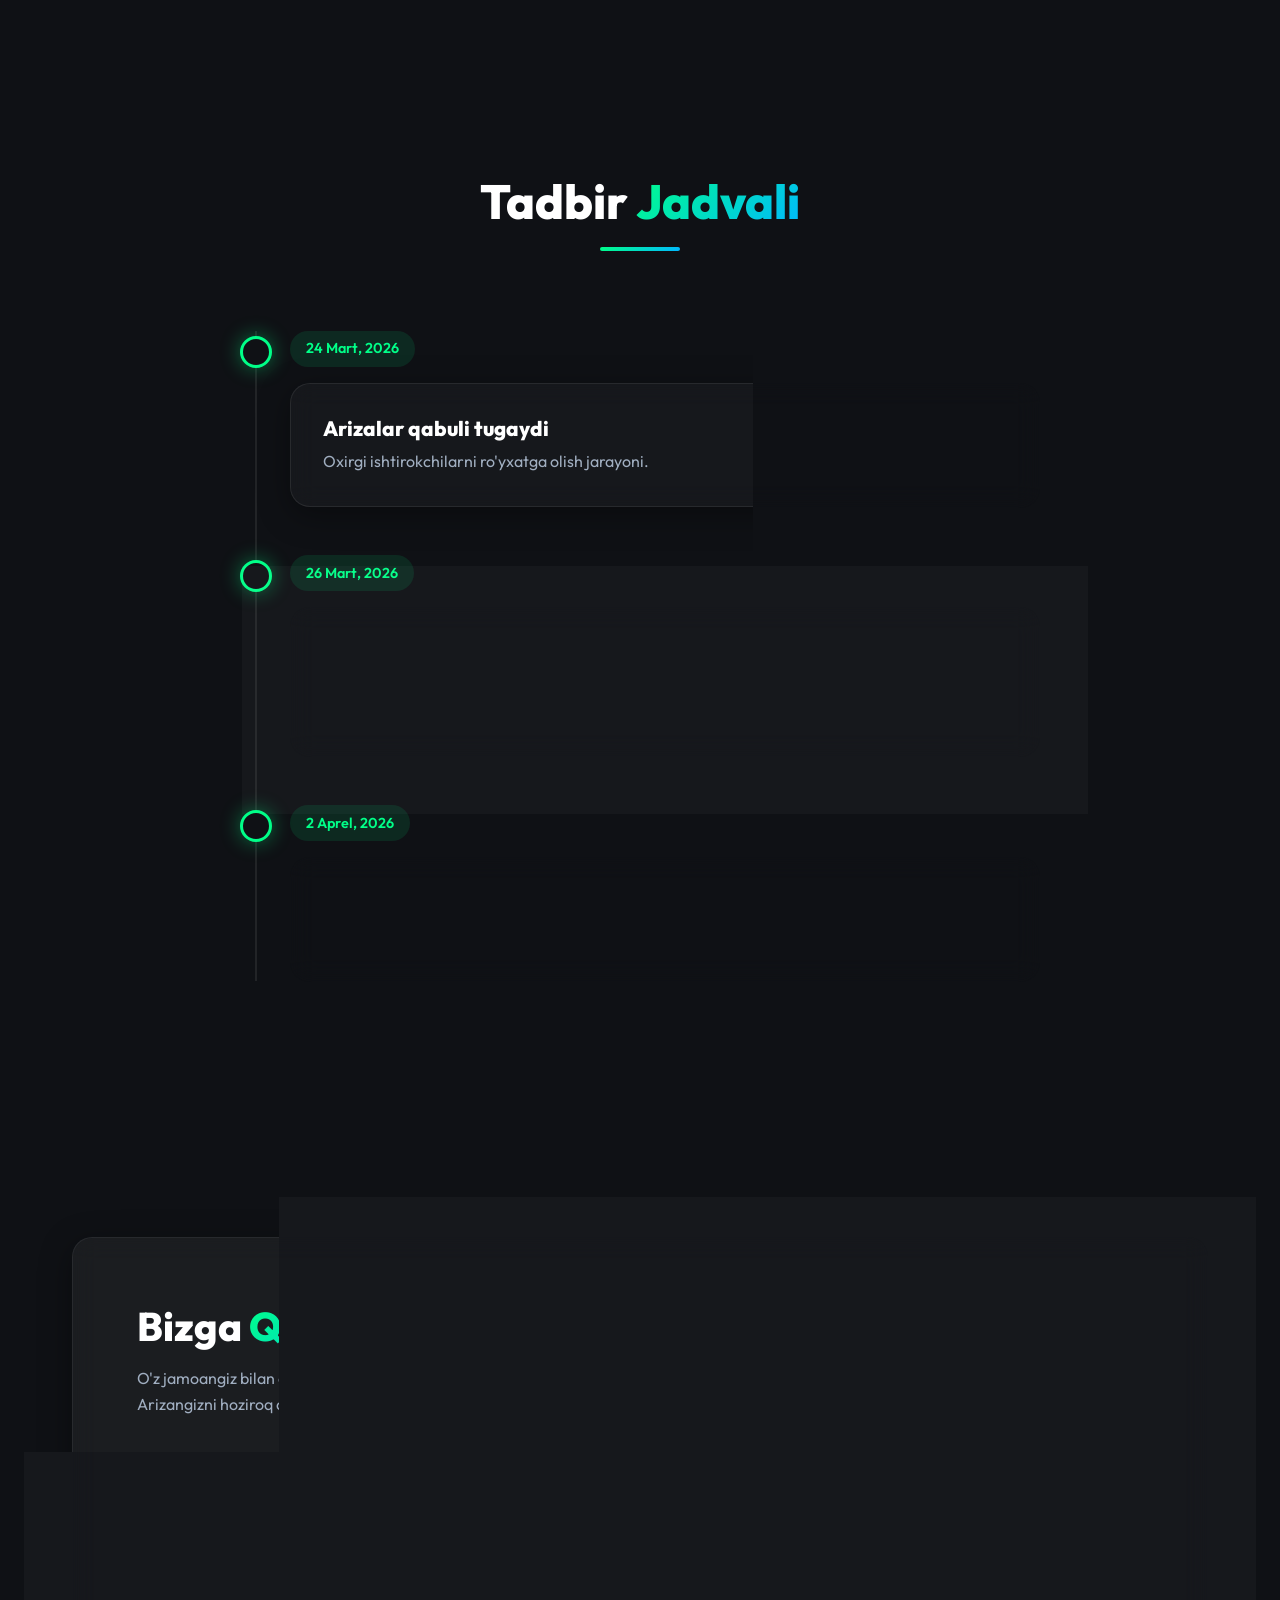
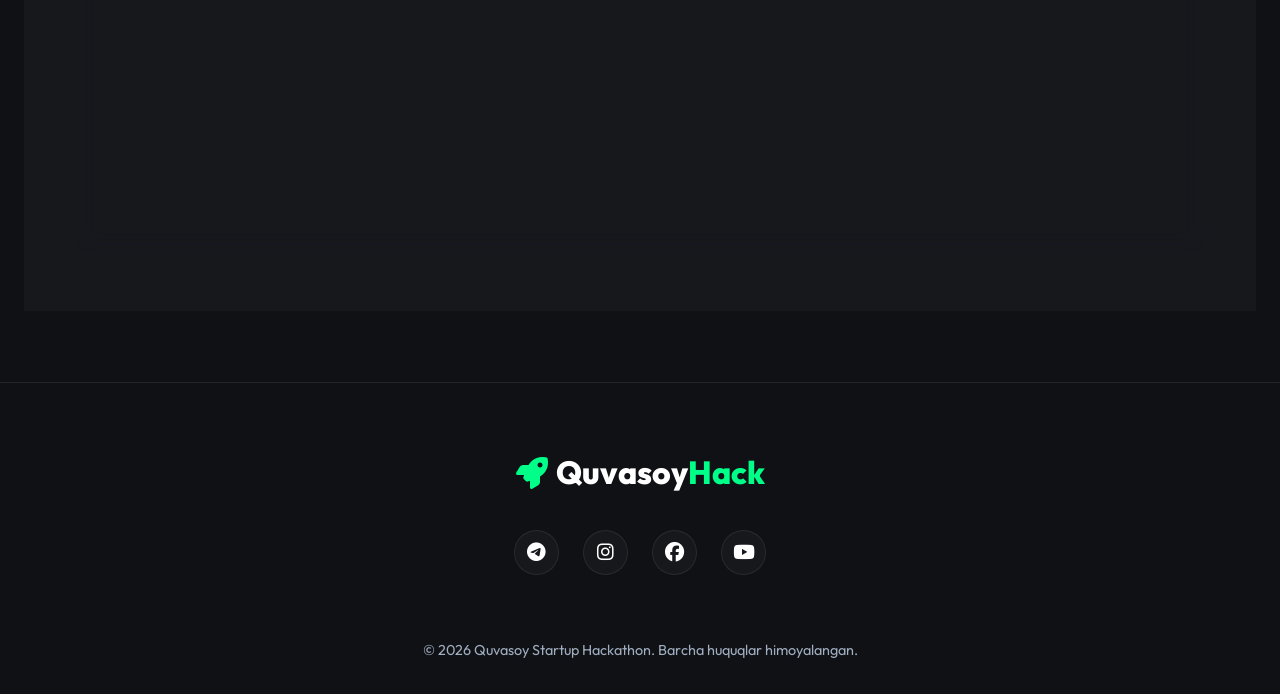
==== commit 2933a00d: "Update paragraph text in index.html shahar" ====
--- a/index.html
+++ b/index.html
@@ -84,7 +84,7 @@
                         <i class="fa-solid fa-lightbulb"></i>
                     </div>
                     <h3>Maqsad nima?</h3>
-                    <p>Quvasoy iqtidorli yoshlarining g'oyalarini ruyobga chiqarish va zamonaviy kasiblarga  qiziqishni oshirish.</p>
+                    <p>Quvasoy shahridagi iqtidorli yoshlarining g'oyalarini ruyobga chiqarish va zamonaviy kasiblarga  qiziqishni oshirish.</p>
                 </div>
                 <div class="about-card glass-card">
                     <div class="icon-wrapper">
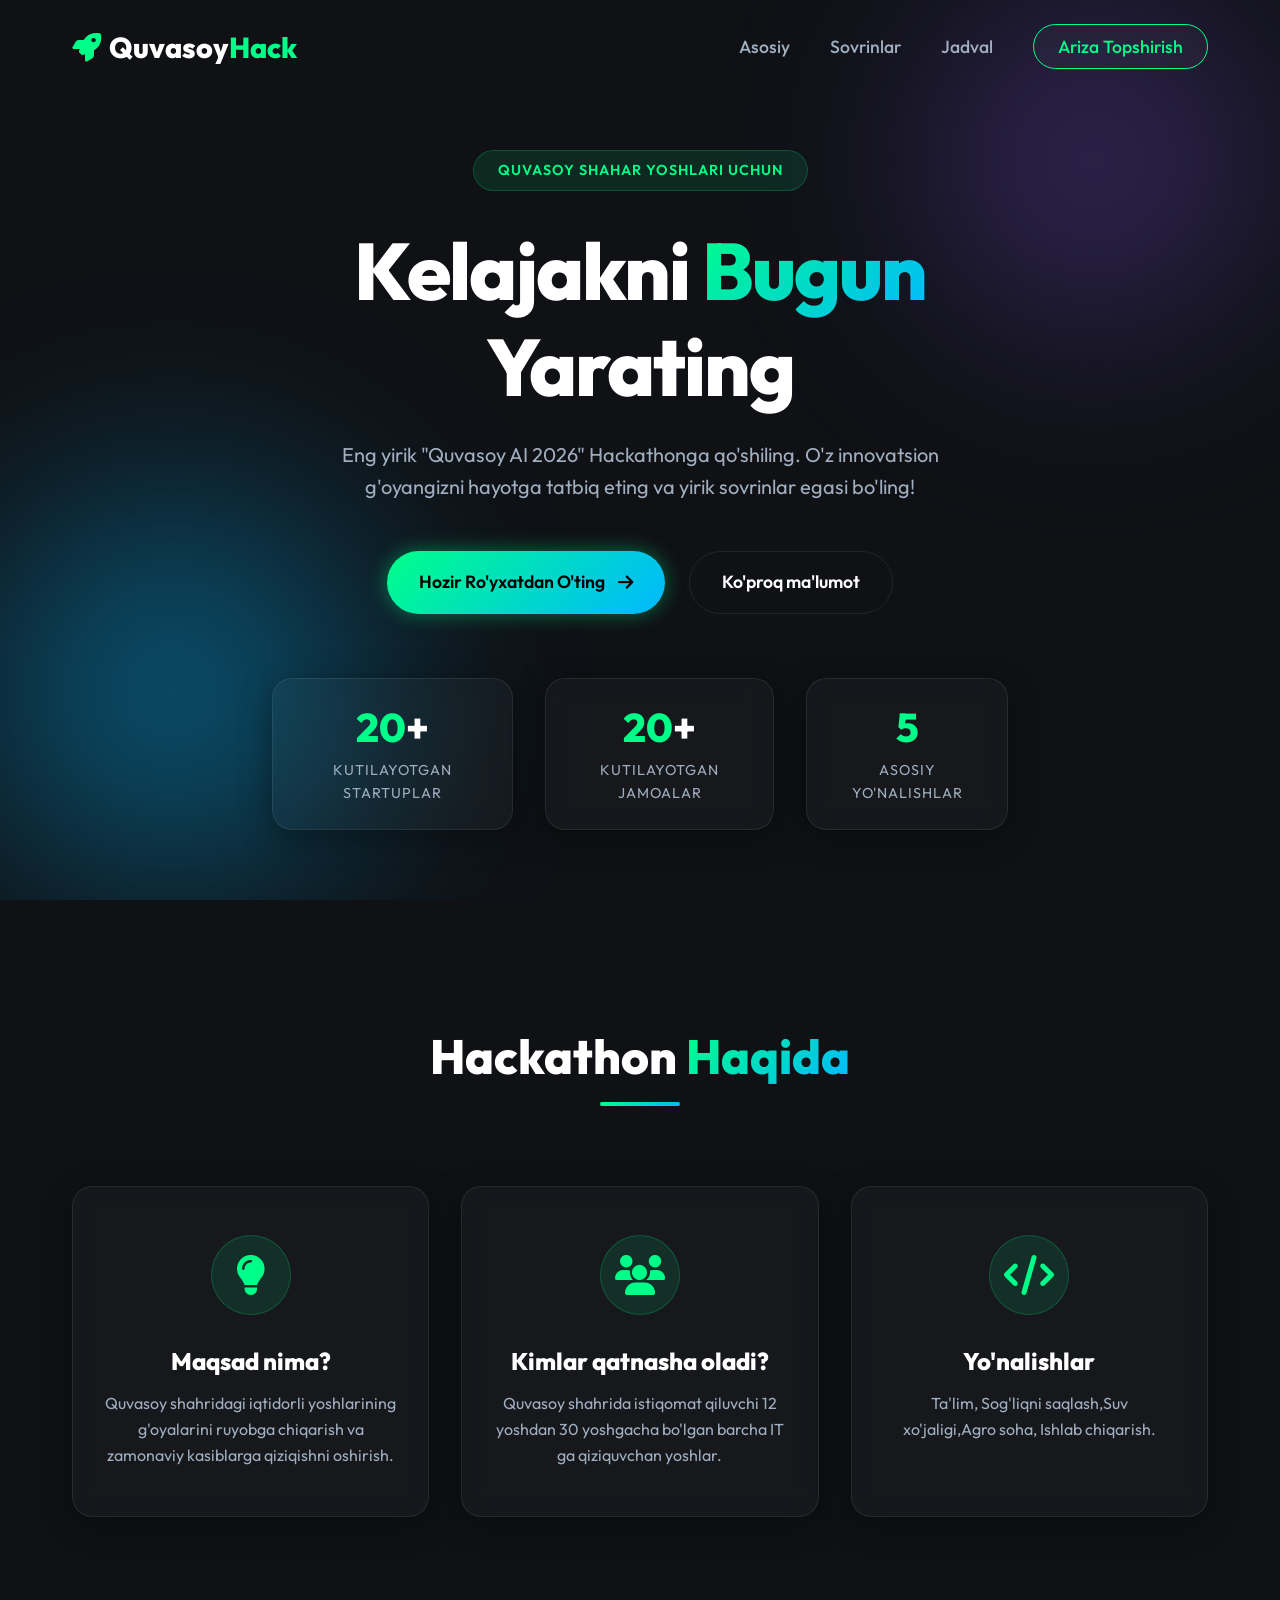
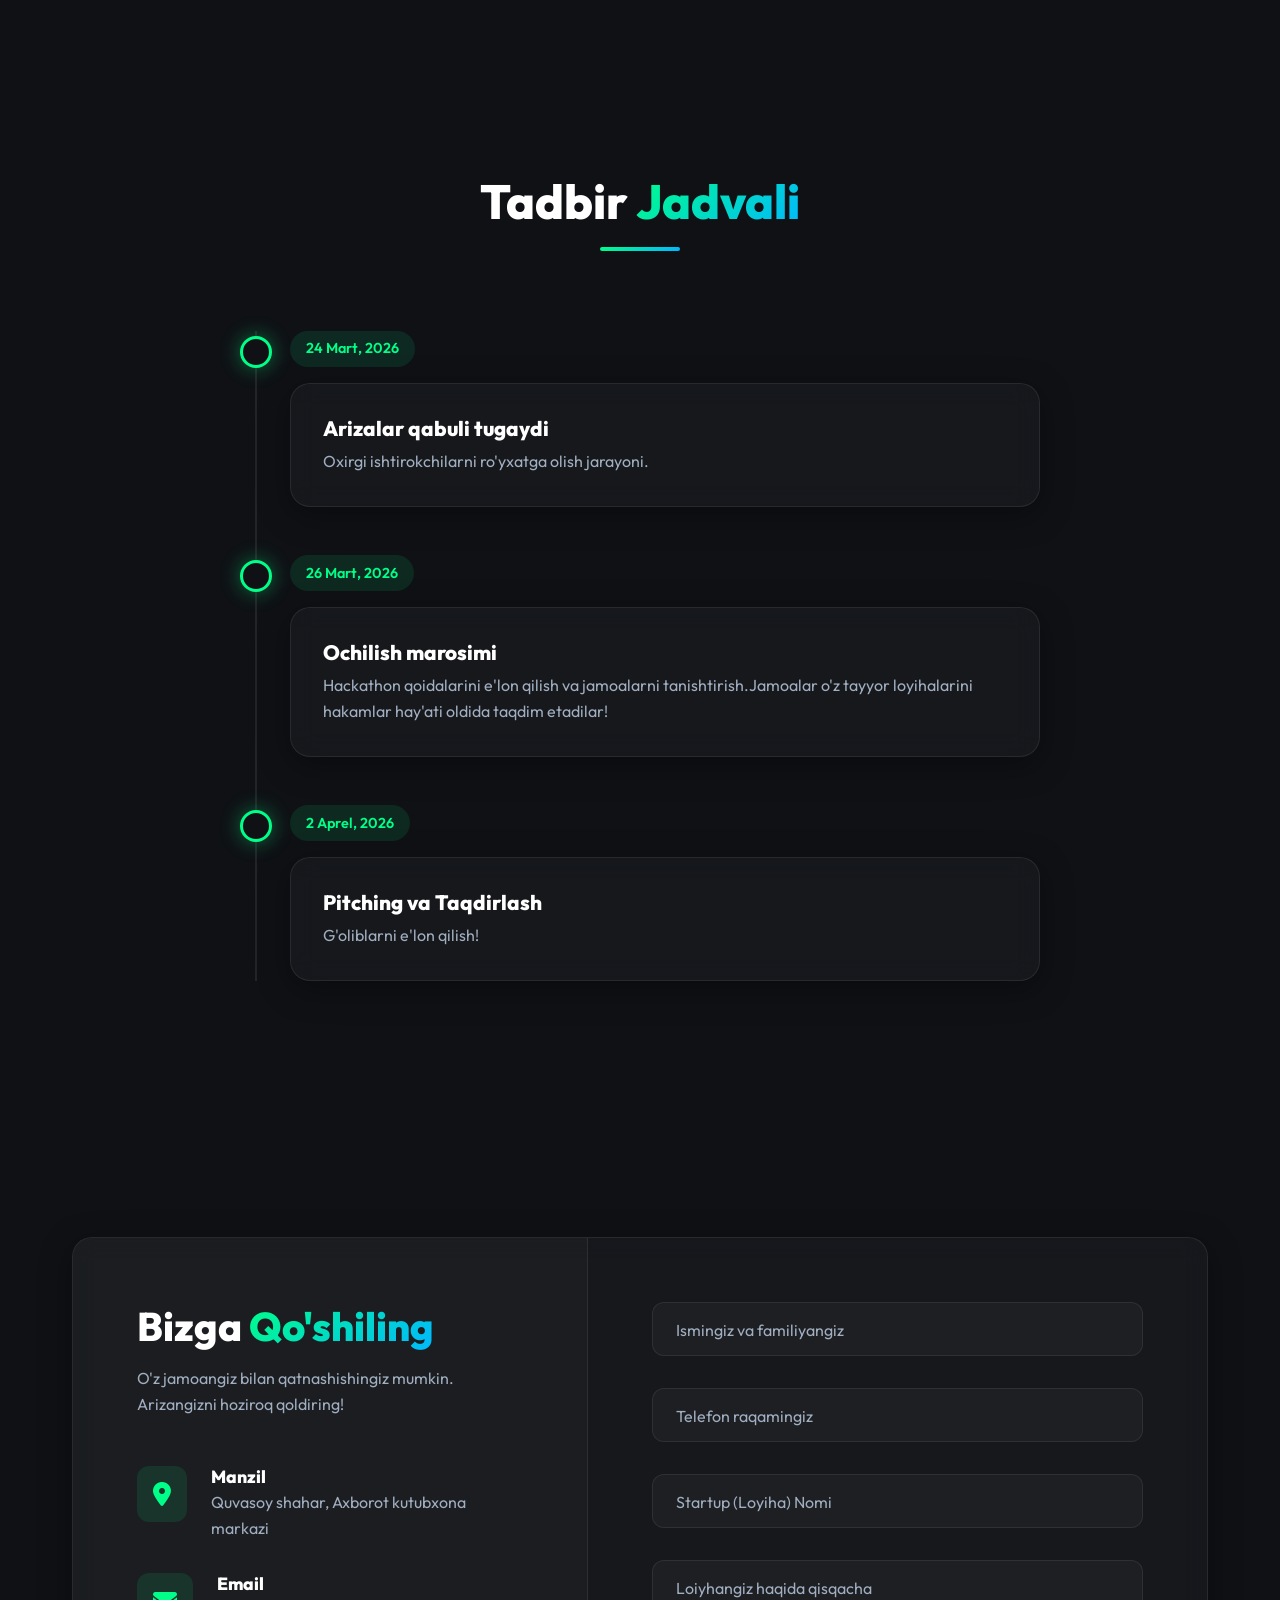
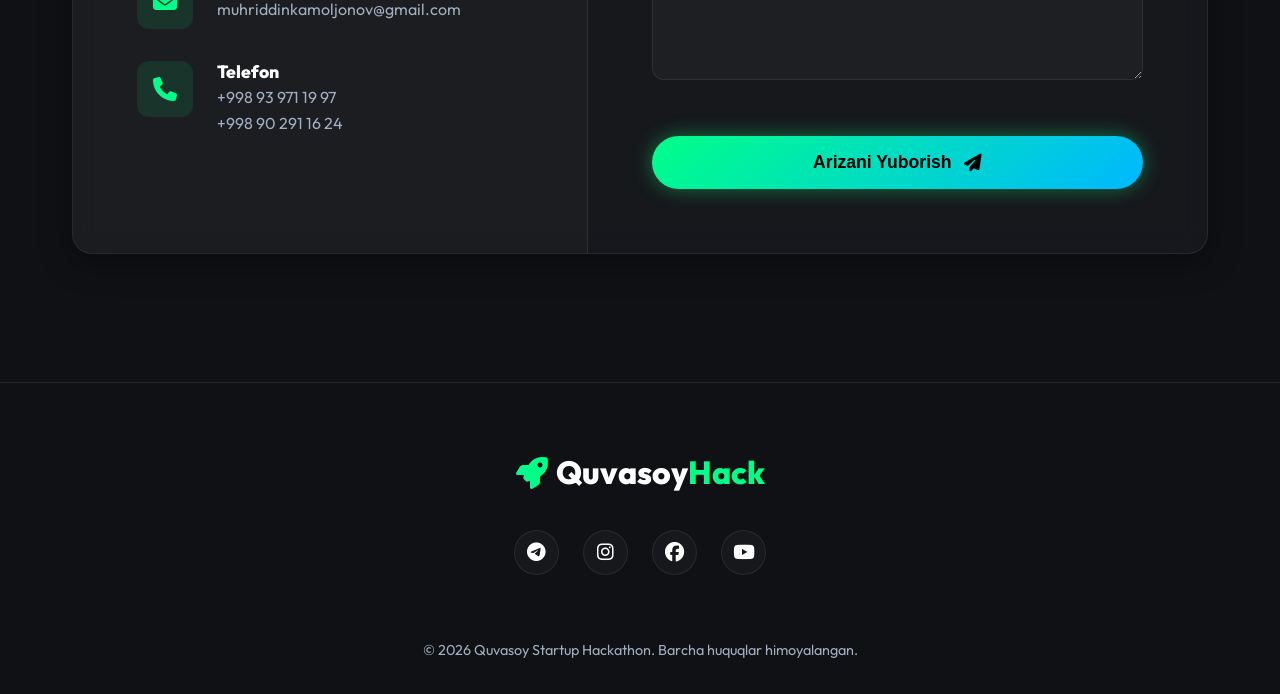
==== commit 9f1a1ebe: "Update location description in index.html kutubxona" ====
--- a/index.html
+++ b/index.html
@@ -157,7 +157,7 @@
                             <i class="fa-solid fa-location-dot"></i>
                             <div>
                                 <h4>Manzil</h4>
-                                <p>Quvasoy shahar, Yoshlar markazi binosi</p>
+                                <p>Quvasoy shahar, Axborot kutubxona markazi</p>
                             </div>
                         </div>
                         <div class="info-item">
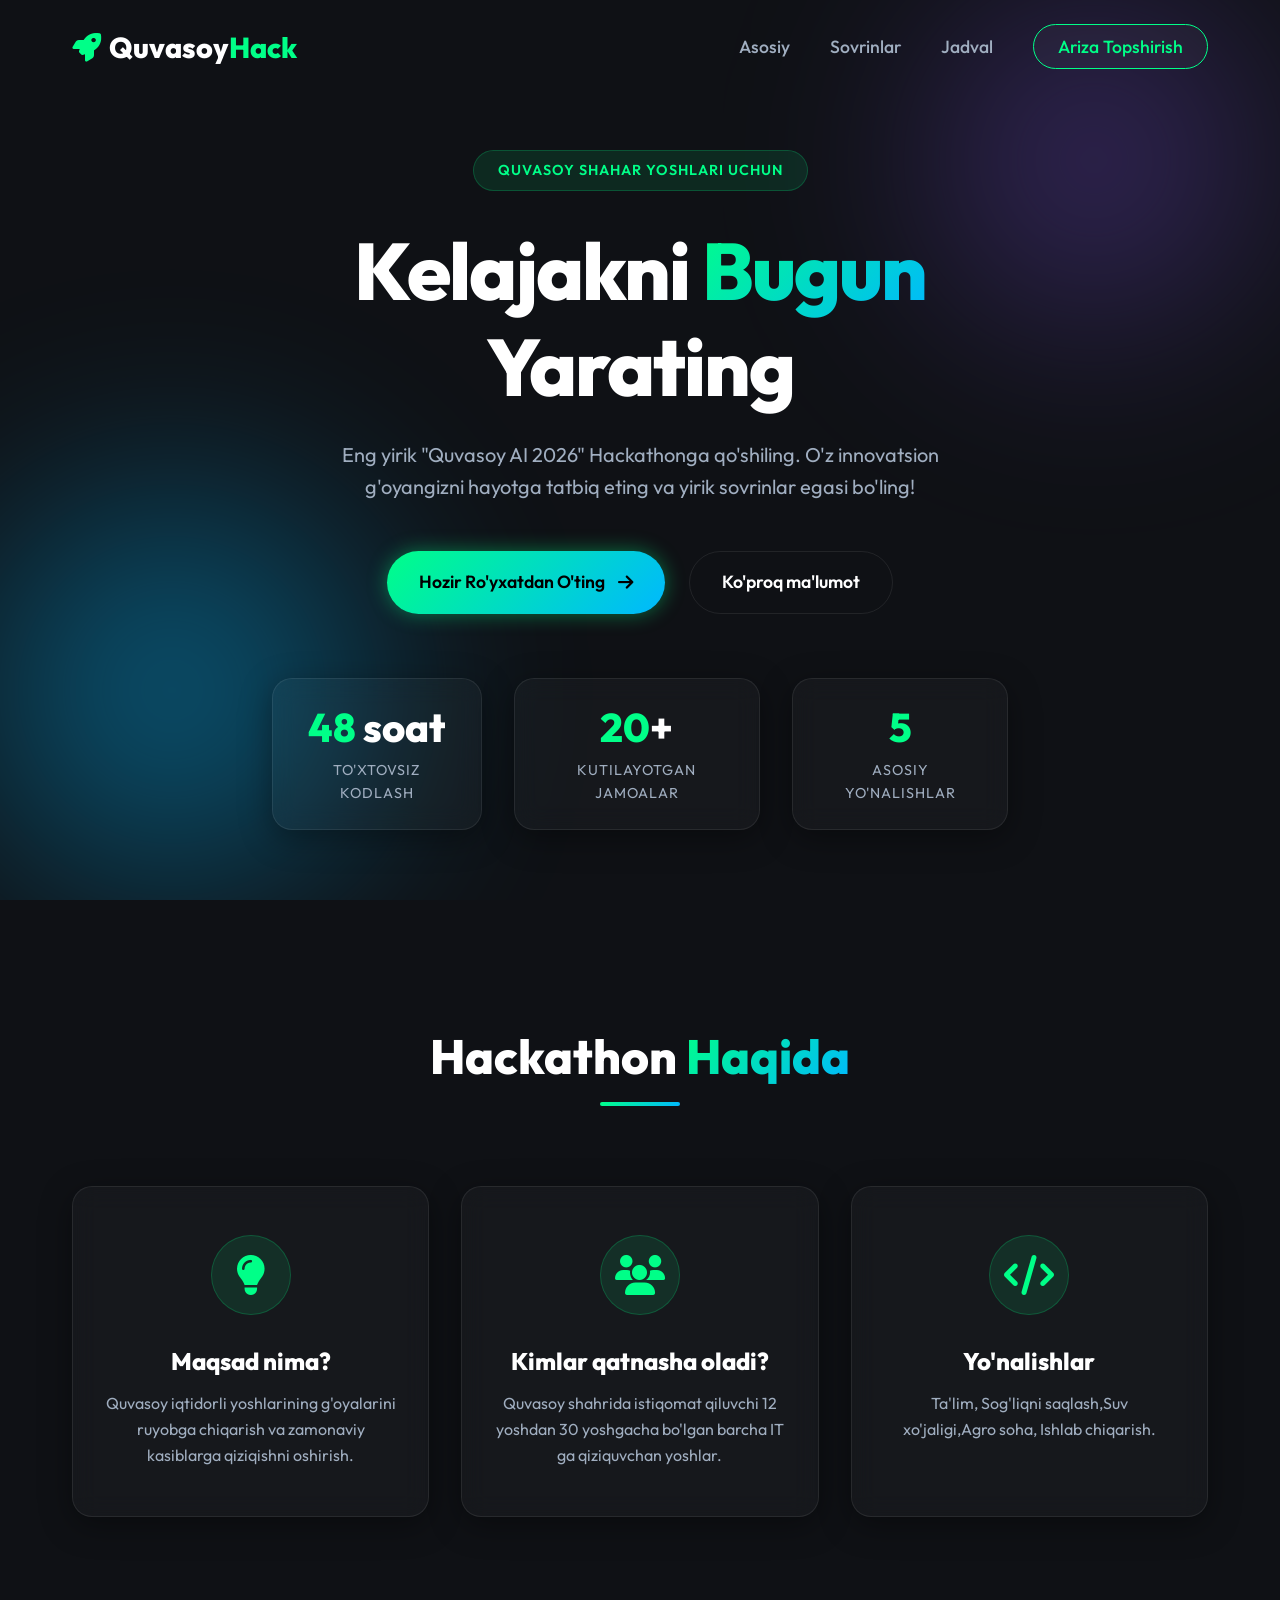
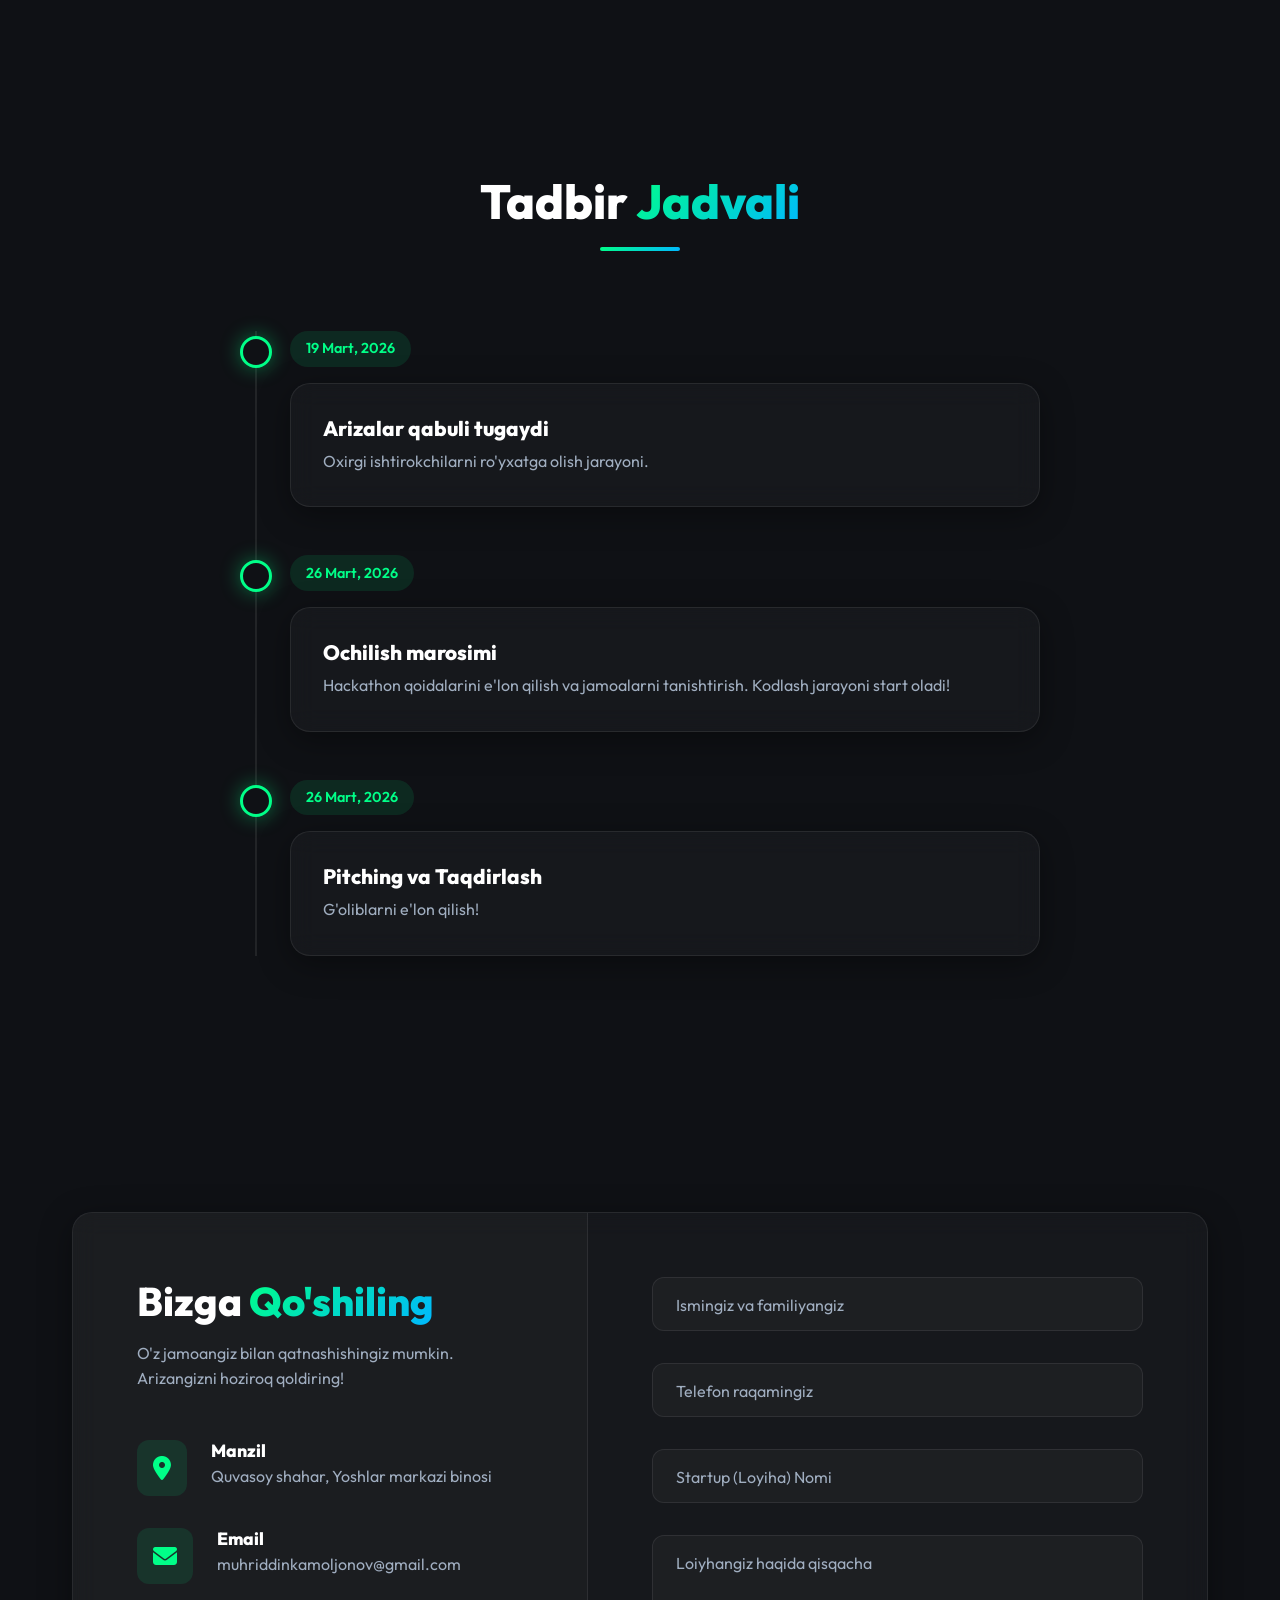
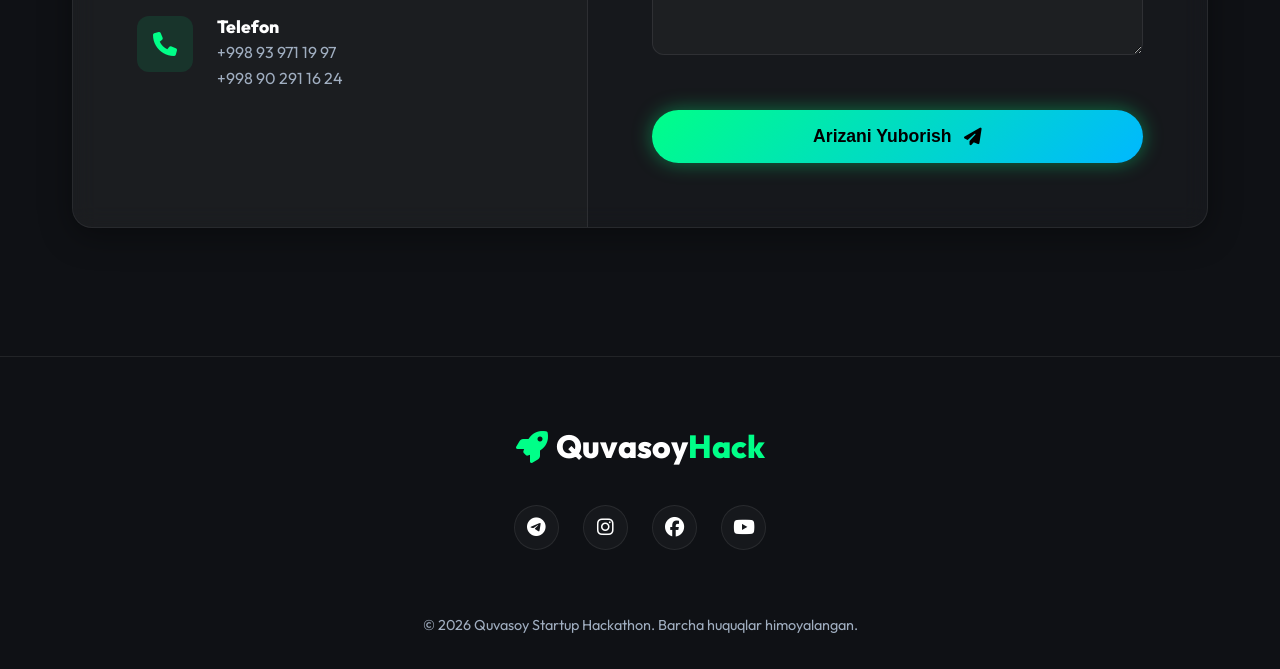
==== commit 0577b022: "Add files via upload" ====
--- a/index.html
+++ b/index.html
@@ -55,8 +55,8 @@
             
             <div class="hero-stats">
                 <div class="stat-item glass-card">
-                    <h3><span>20</span>+</h3>
-                    <p>Kutilayotgan Startuplar</p>
+                    <h3><span>48</span> soat</h3>
+                    <p>To'xtovsiz kodlash</p>
                 </div>
                 <div class="stat-item glass-card">
                     <h3><span class="counter">20</span>+</h3>
@@ -84,7 +84,7 @@
                         <i class="fa-solid fa-lightbulb"></i>
                     </div>
                     <h3>Maqsad nima?</h3>
-                    <p>Quvasoy shahridagi iqtidorli yoshlarining g'oyalarini ruyobga chiqarish va zamonaviy kasiblarga  qiziqishni oshirish.</p>
+                    <p>Quvasoy iqtidorli yoshlarining g'oyalarini ruyobga chiqarish va zamonaviy kasiblarga  qiziqishni oshirish.</p>
                 </div>
                 <div class="about-card glass-card">
                     <div class="icon-wrapper">
@@ -116,7 +116,7 @@
             <div class="timeline">
                 <div class="timeline-item">
                     <div class="timeline-dot"></div>
-                    <div class="timeline-date">24 Mart, 2026</div>
+                    <div class="timeline-date">19 Mart, 2026</div>
                     <div class="timeline-content glass-card">
                         <h3>Arizalar qabuli tugaydi</h3>
                         <p>Oxirgi ishtirokchilarni ro'yxatga olish jarayoni.</p>
@@ -128,16 +128,16 @@
                     <div class="timeline-date">26 Mart, 2026</div>
                     <div class="timeline-content glass-card">
                         <h3>Ochilish marosimi</h3>
-                        <p>Hackathon qoidalarini e'lon qilish va jamoalarni tanishtirish.Jamoalar o'z tayyor loyihalarini hakamlar hay'ati oldida taqdim etadilar!</p>
+                        <p>Hackathon qoidalarini e'lon qilish va jamoalarni tanishtirish. Kodlash jarayoni start oladi!</p>
                     </div>
                 </div>
                 
                 <div class="timeline-item">
                     <div class="timeline-dot"></div>
-                    <div class="timeline-date"> 2 Aprel, 2026</div>
+                    <div class="timeline-date">26 Mart, 2026</div>
                     <div class="timeline-content glass-card">
                         <h3>Pitching va Taqdirlash</h3>
-                        <p>G'oliblarni e'lon qilish!</p>
+                        <p> G'oliblarni e'lon qilish!</p>
                     </div>
                 </div>
             </div>
@@ -157,7 +157,7 @@
                             <i class="fa-solid fa-location-dot"></i>
                             <div>
                                 <h4>Manzil</h4>
-                                <p>Quvasoy shahar, Axborot kutubxona markazi</p>
+                                <p>Quvasoy shahar, Yoshlar markazi binosi</p>
                             </div>
                         </div>
                         <div class="info-item">
@@ -186,7 +186,7 @@
                         </div>
                         
                         <div class="form-group">
-                            <input type="tel" id="phone" required autocomplete="off" placeholder=" ">
+                            <input type="tel" id="phone" required maxlength="9" autocomplete="off" placeholder=" ">
                             <label for="phone">Telefon raqamingiz</label>
                             <span class="phone-prefix">+998</span>
                         </div>
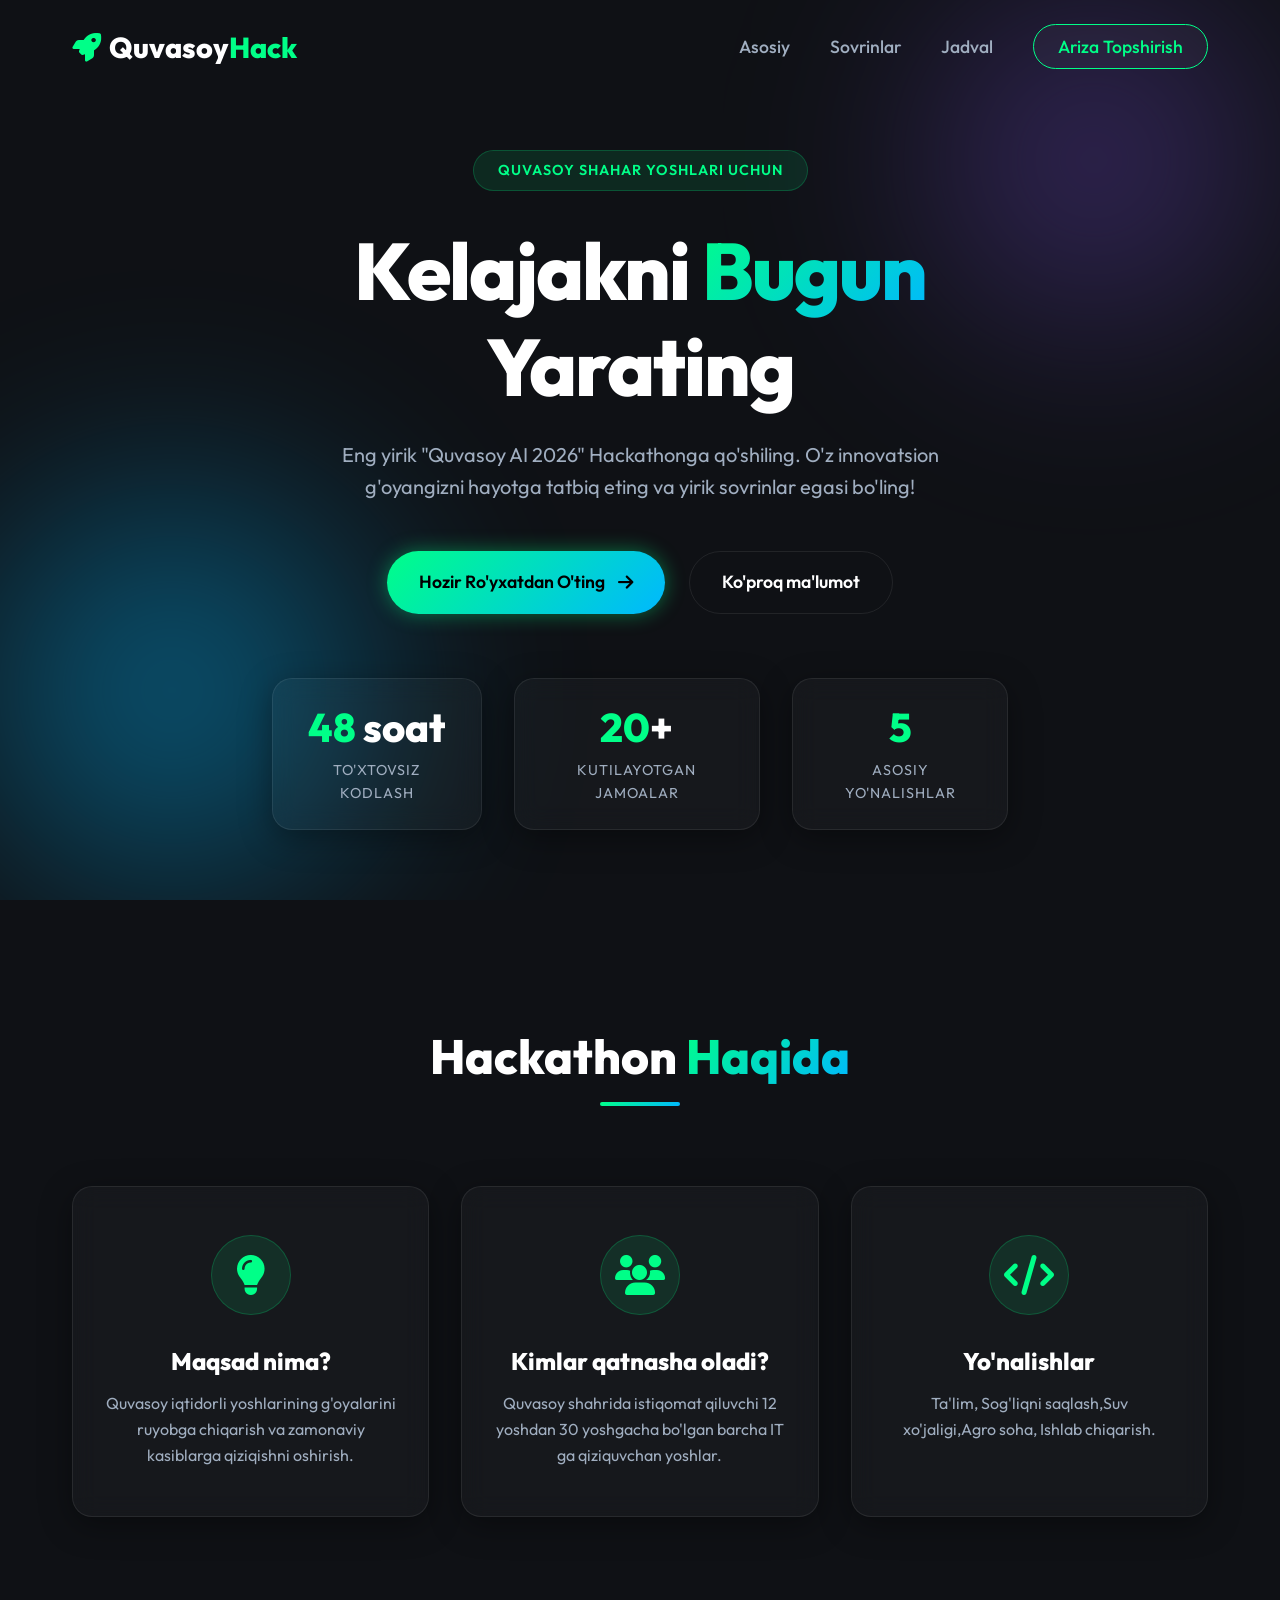
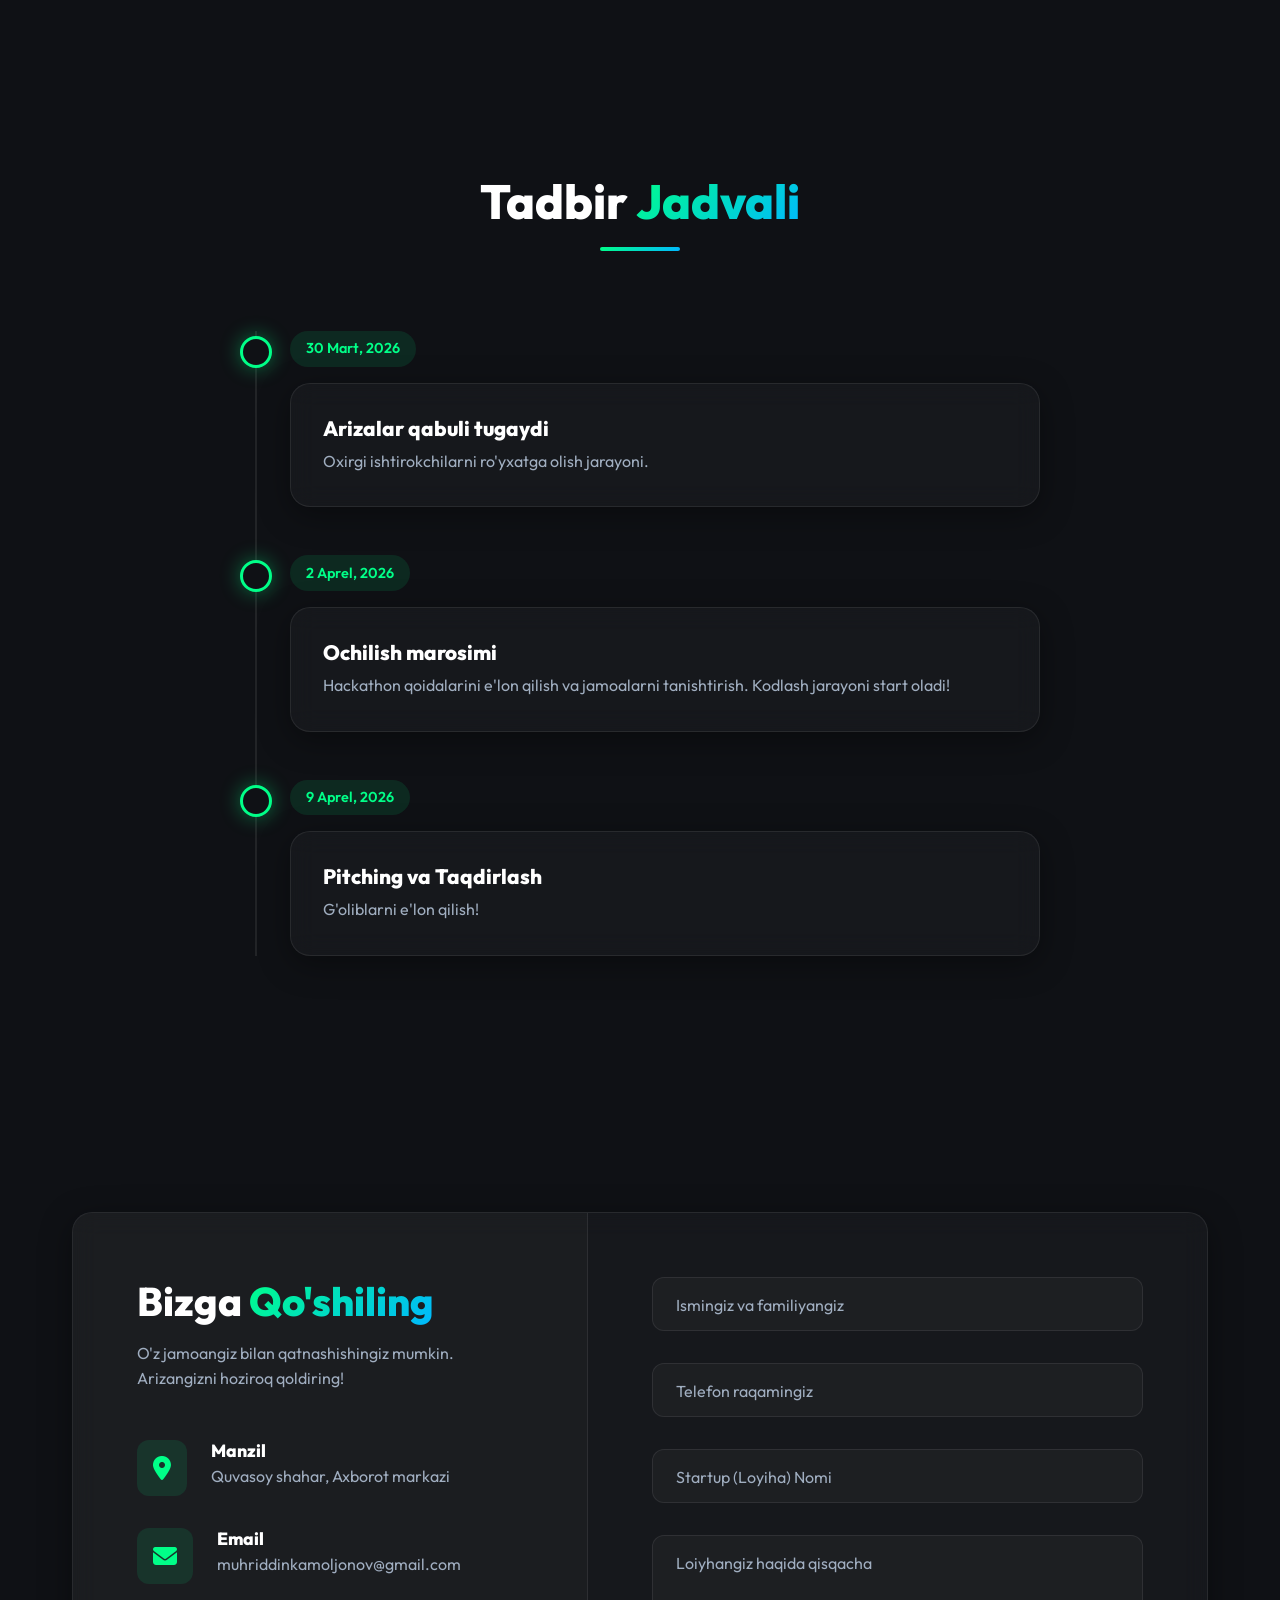
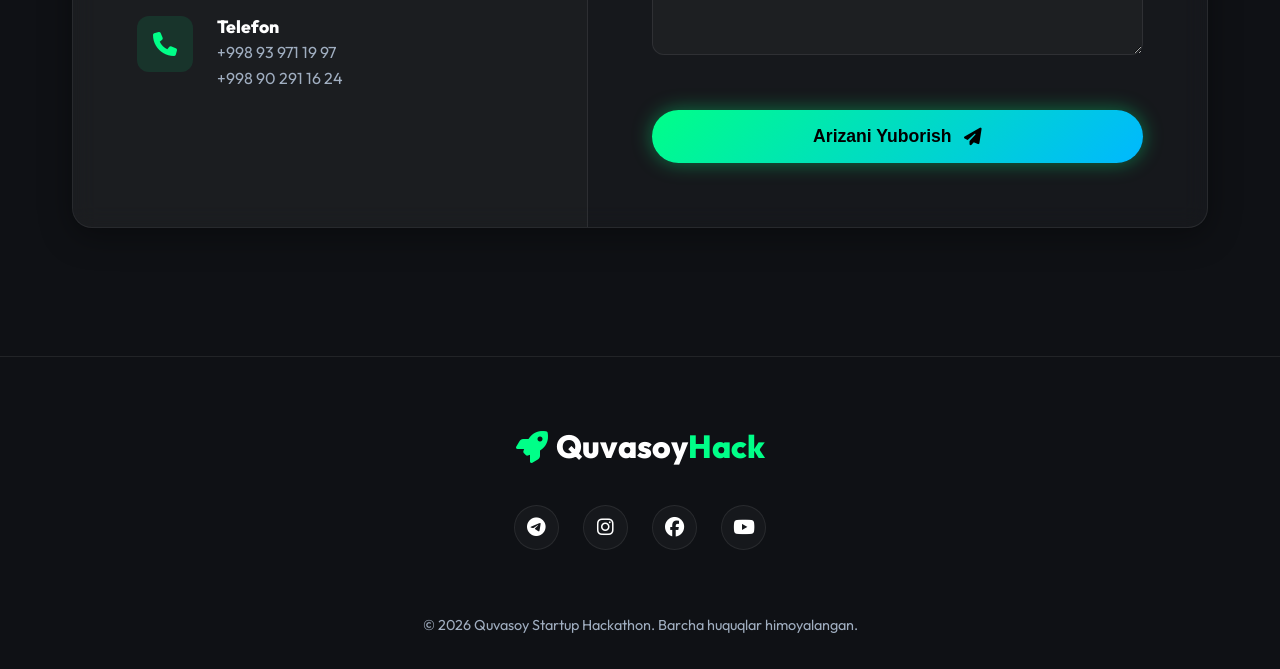
==== commit 662ae65b: "Update event dates and location in index.html wedwed" ====
--- a/index.html
+++ b/index.html
@@ -116,7 +116,7 @@
             <div class="timeline">
                 <div class="timeline-item">
                     <div class="timeline-dot"></div>
-                    <div class="timeline-date">19 Mart, 2026</div>
+                    <div class="timeline-date">30 Mart, 2026</div>
                     <div class="timeline-content glass-card">
                         <h3>Arizalar qabuli tugaydi</h3>
                         <p>Oxirgi ishtirokchilarni ro'yxatga olish jarayoni.</p>
@@ -125,7 +125,7 @@
                 
                 <div class="timeline-item">
                     <div class="timeline-dot"></div>
-                    <div class="timeline-date">26 Mart, 2026</div>
+                    <div class="timeline-date">2 Aprel, 2026</div>
                     <div class="timeline-content glass-card">
                         <h3>Ochilish marosimi</h3>
                         <p>Hackathon qoidalarini e'lon qilish va jamoalarni tanishtirish. Kodlash jarayoni start oladi!</p>
@@ -134,7 +134,7 @@
                 
                 <div class="timeline-item">
                     <div class="timeline-dot"></div>
-                    <div class="timeline-date">26 Mart, 2026</div>
+                    <div class="timeline-date">9 Aprel, 2026</div>
                     <div class="timeline-content glass-card">
                         <h3>Pitching va Taqdirlash</h3>
                         <p> G'oliblarni e'lon qilish!</p>
@@ -157,7 +157,7 @@
                             <i class="fa-solid fa-location-dot"></i>
                             <div>
                                 <h4>Manzil</h4>
-                                <p>Quvasoy shahar, Yoshlar markazi binosi</p>
+                                <p>Quvasoy shahar, Axborot markazi</p>
                             </div>
                         </div>
                         <div class="info-item">
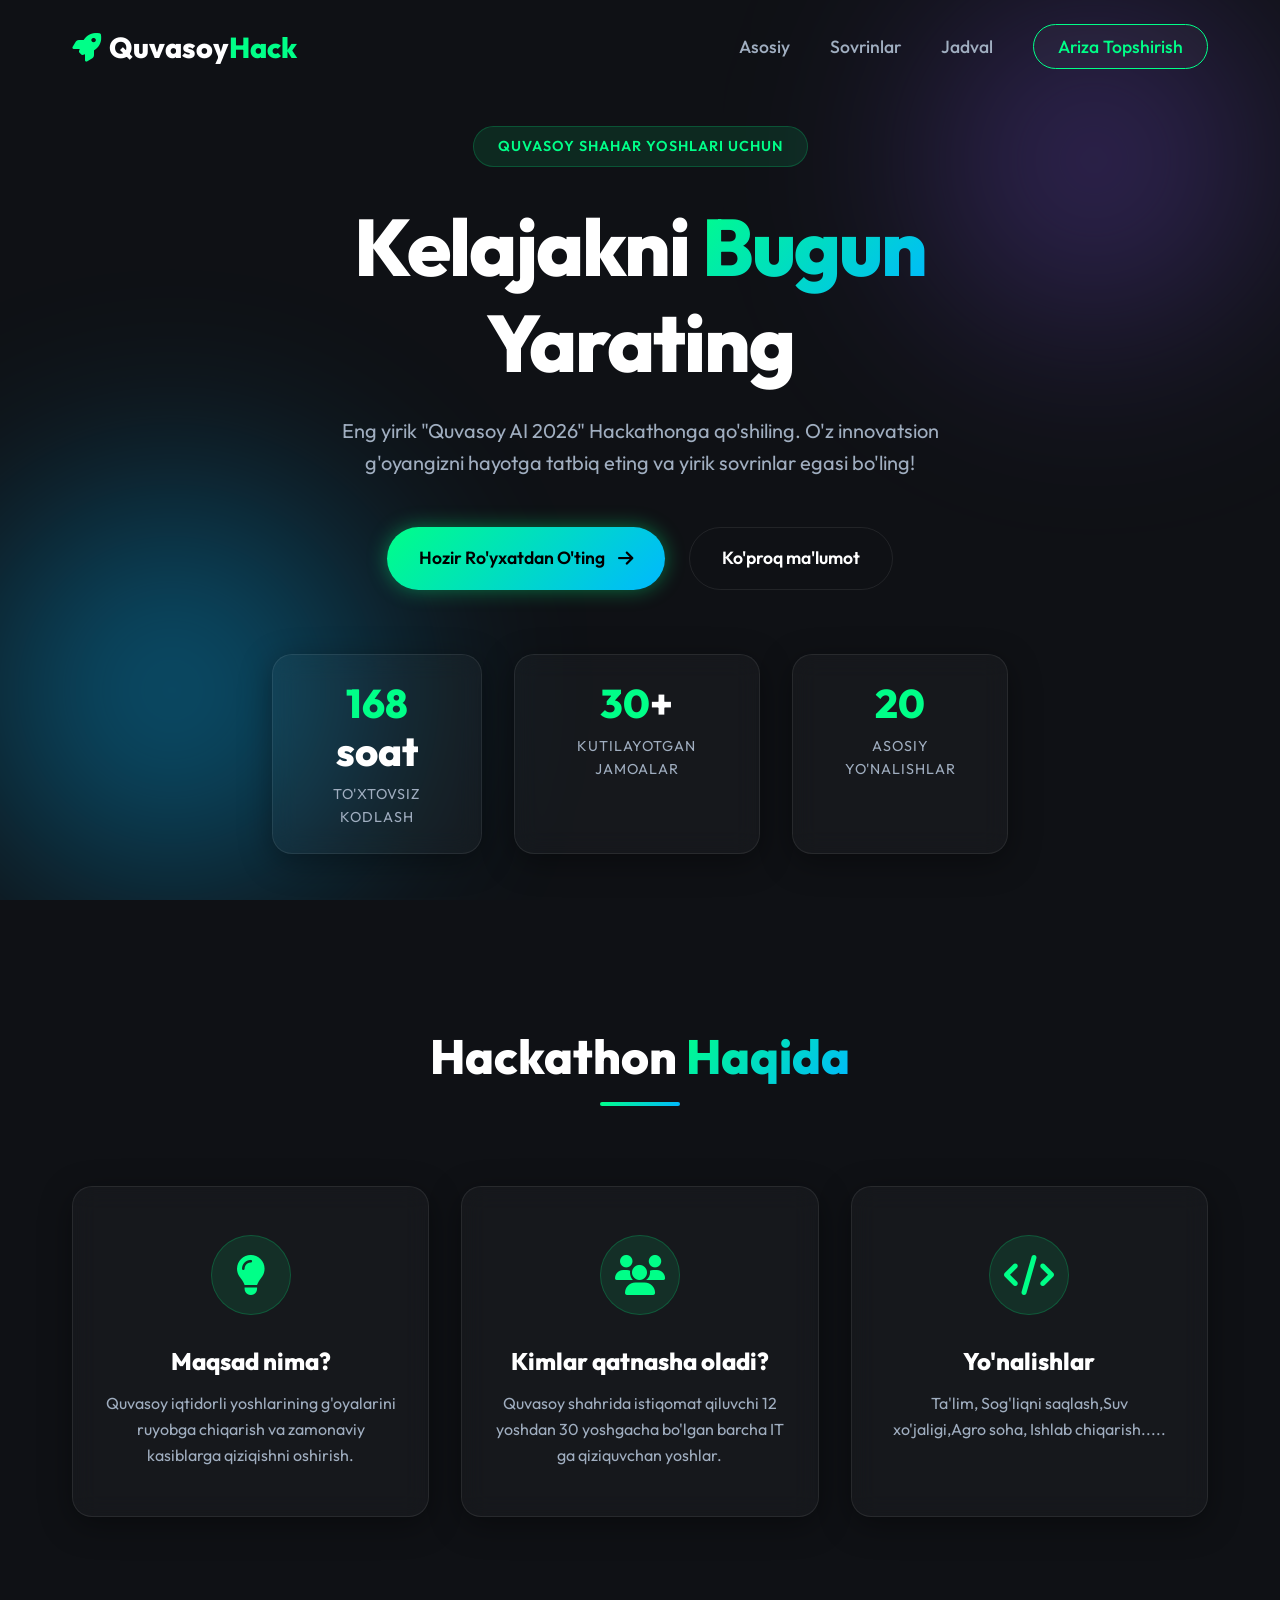
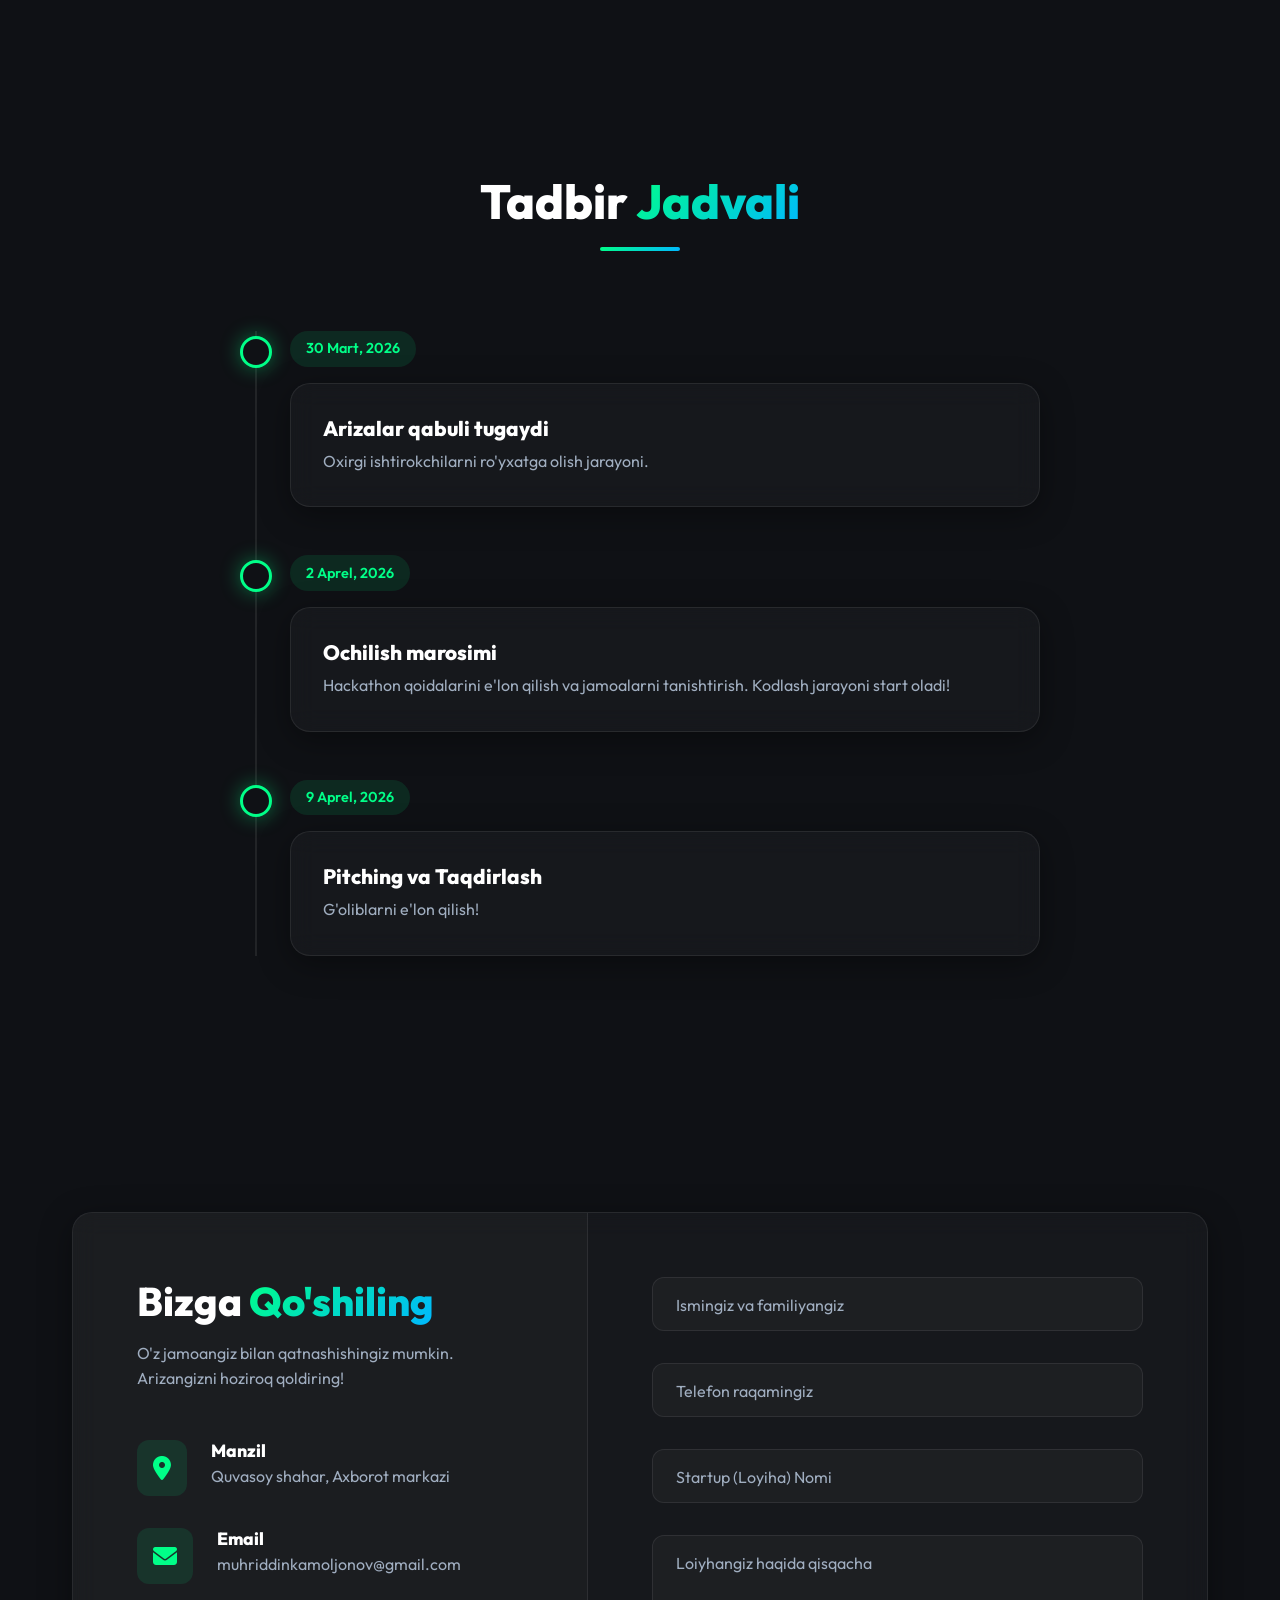
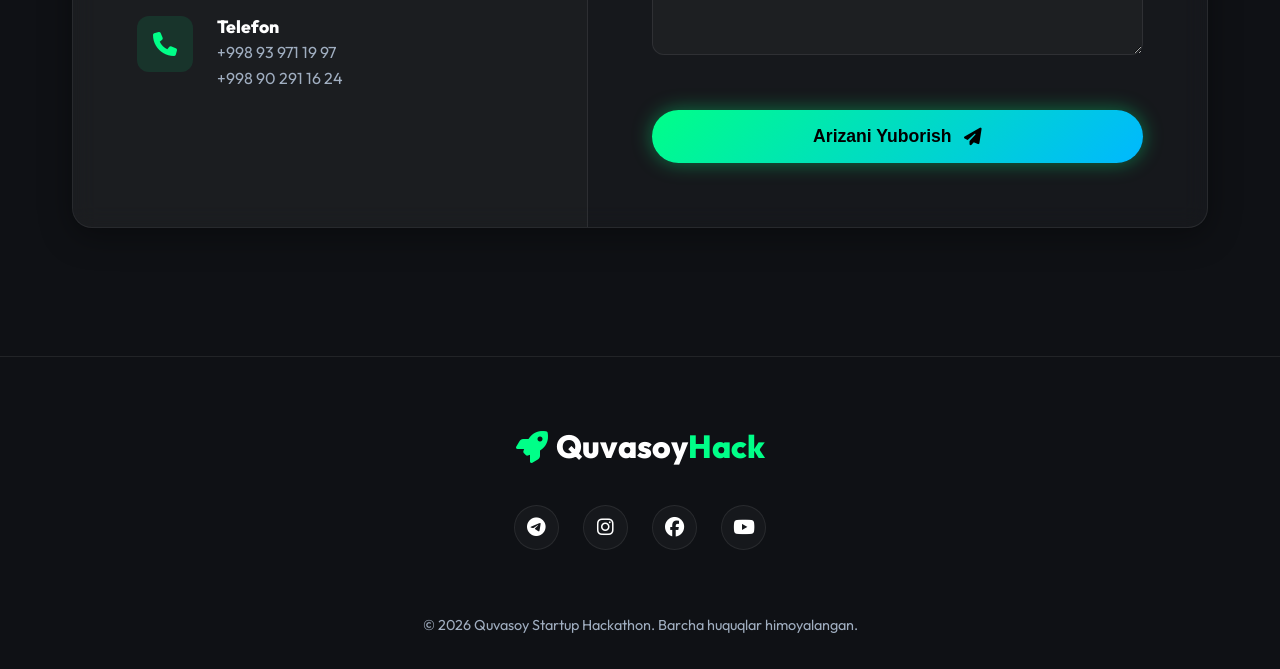
==== commit bc3d204f: "Update timeline date from '19 Mart' to '24 Mart' test" ====
--- a/index.html
+++ b/index.html
@@ -55,15 +55,15 @@
             
             <div class="hero-stats">
                 <div class="stat-item glass-card">
-                    <h3><span>48</span> soat</h3>
+                    <h3><span>168</span> soat</h3>
                     <p>To'xtovsiz kodlash</p>
                 </div>
                 <div class="stat-item glass-card">
-                    <h3><span class="counter">20</span>+</h3>
+                    <h3><span class="counter">30</span>+</h3>
                     <p>Kutilayotgan jamoalar</p>
                 </div>
                 <div class="stat-item glass-card">
-                    <h3><span>5</span></h3>
+                    <h3><span>20</span></h3>
                     <p>Asosiy yo'nalishlar</p>
                 </div>
             </div>
@@ -98,7 +98,7 @@
                         <i class="fa-solid fa-code"></i>
                     </div>
                     <h3>Yo'nalishlar</h3>
-                    <p>Ta'lim, Sog'liqni saqlash,Suv xo'jaligi,Agro soha, Ishlab chiqarish.</p>
+                    <p>Ta'lim, Sog'liqni saqlash,Suv xo'jaligi,Agro soha, Ishlab chiqarish.....</p>
                 </div>
             </div>
         </div>
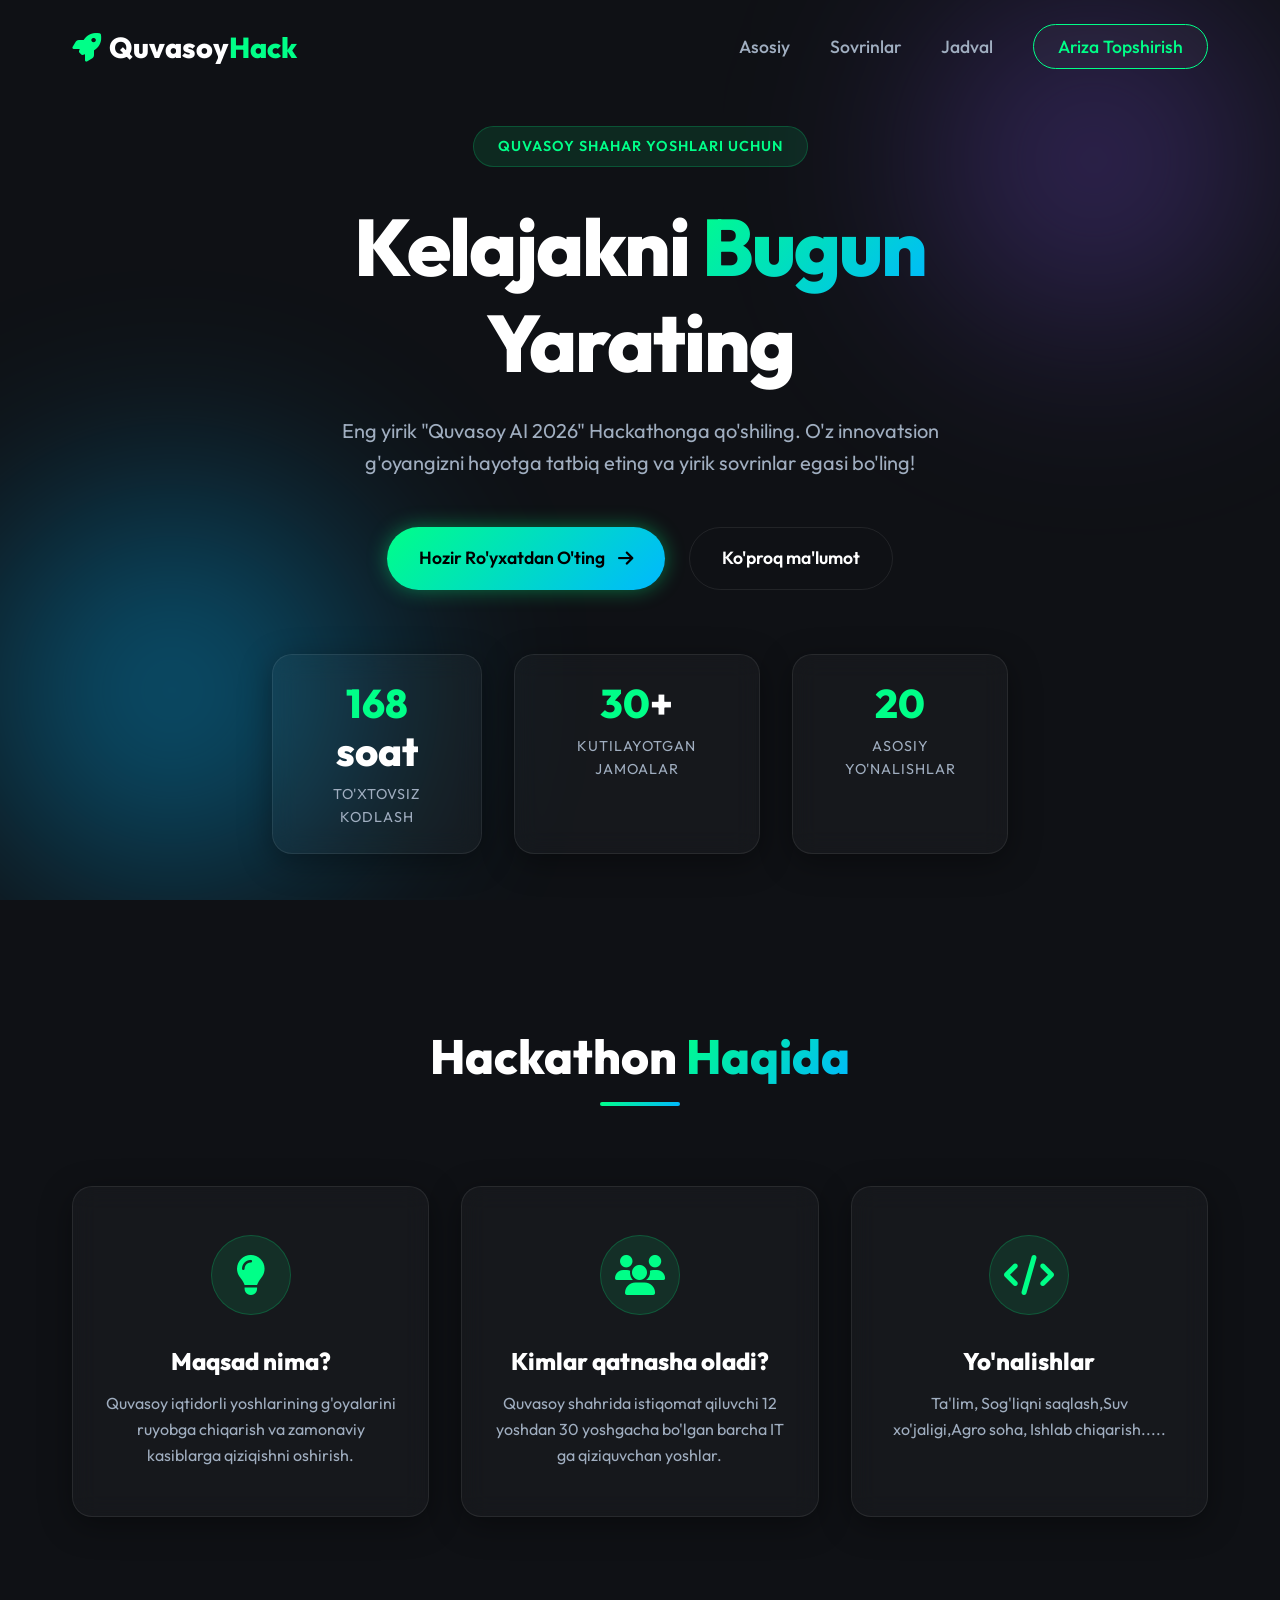
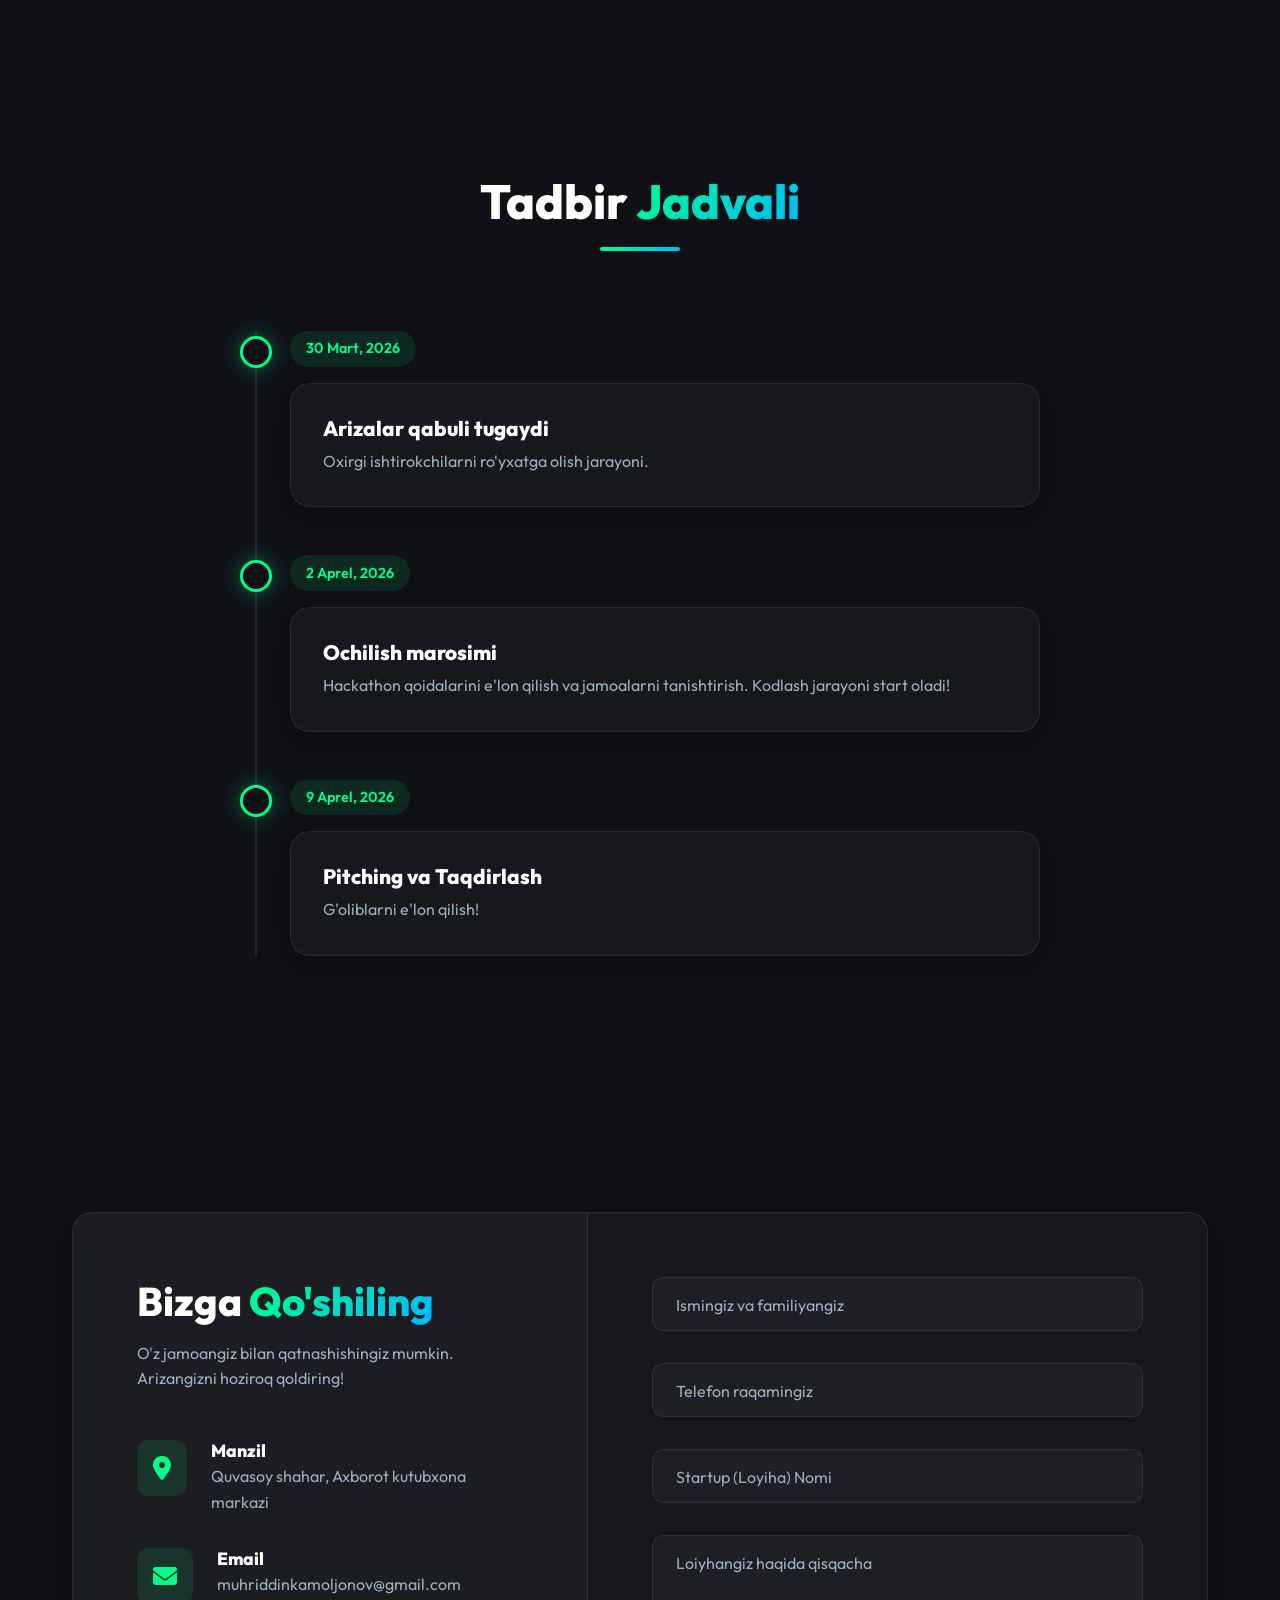
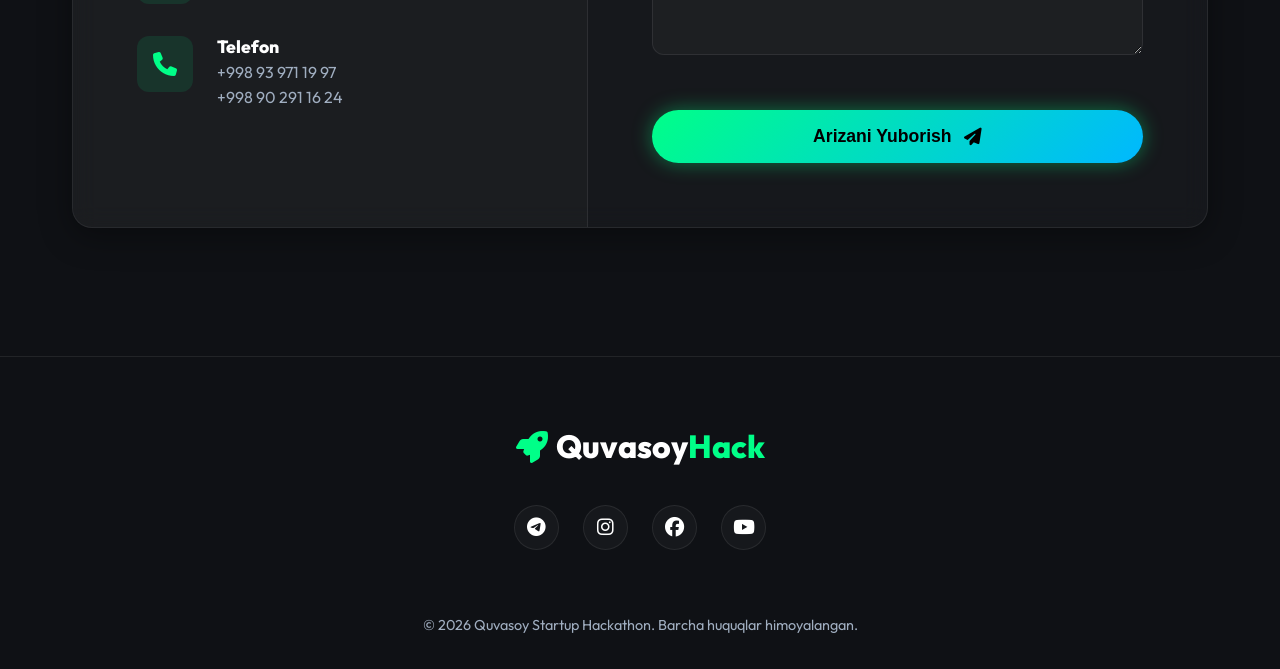
==== commit 9c8f5c12: "Update timeline date from '19 Mart' to '24 Mart' 3e" ====
--- a/index.html
+++ b/index.html
@@ -157,7 +157,7 @@
                             <i class="fa-solid fa-location-dot"></i>
                             <div>
                                 <h4>Manzil</h4>
-                                <p>Quvasoy shahar, Axborot markazi</p>
+                                <p>Quvasoy shahar, Axborot kutubxona markazi</p>
                             </div>
                         </div>
                         <div class="info-item">
